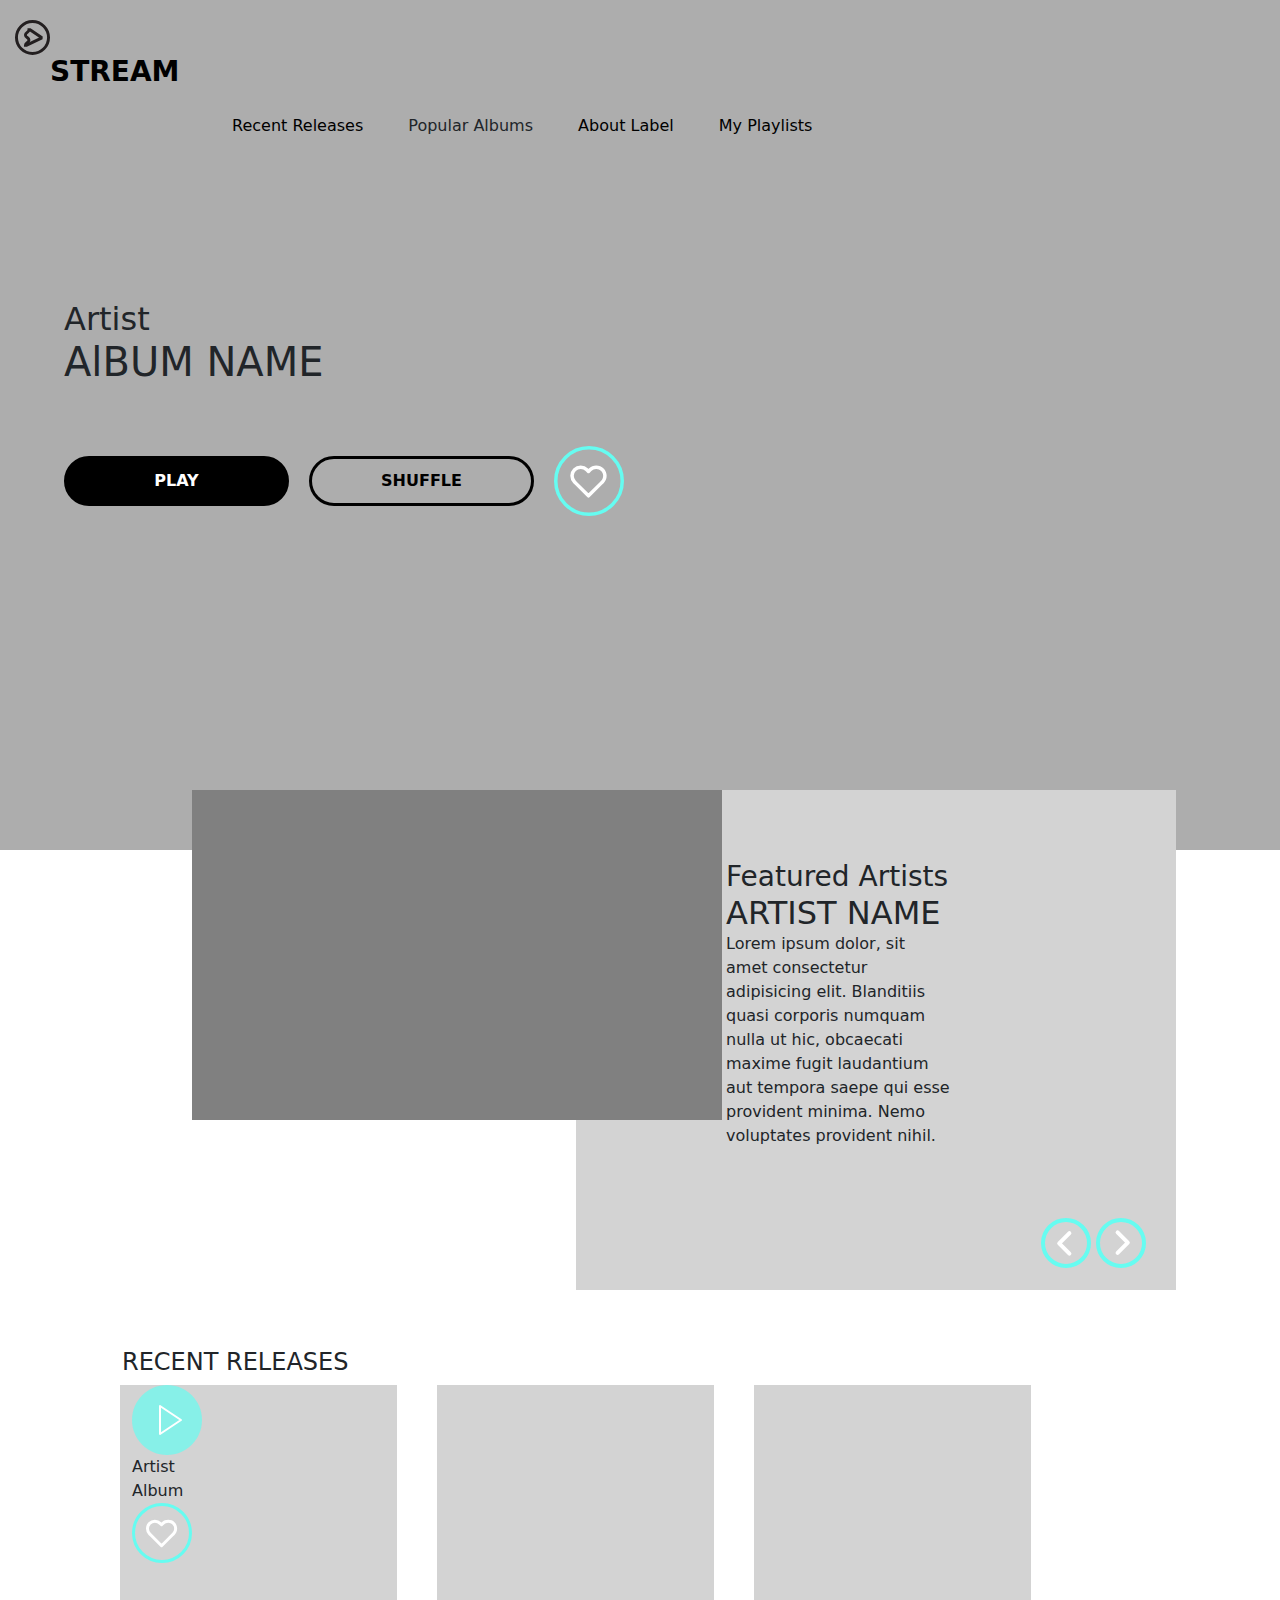
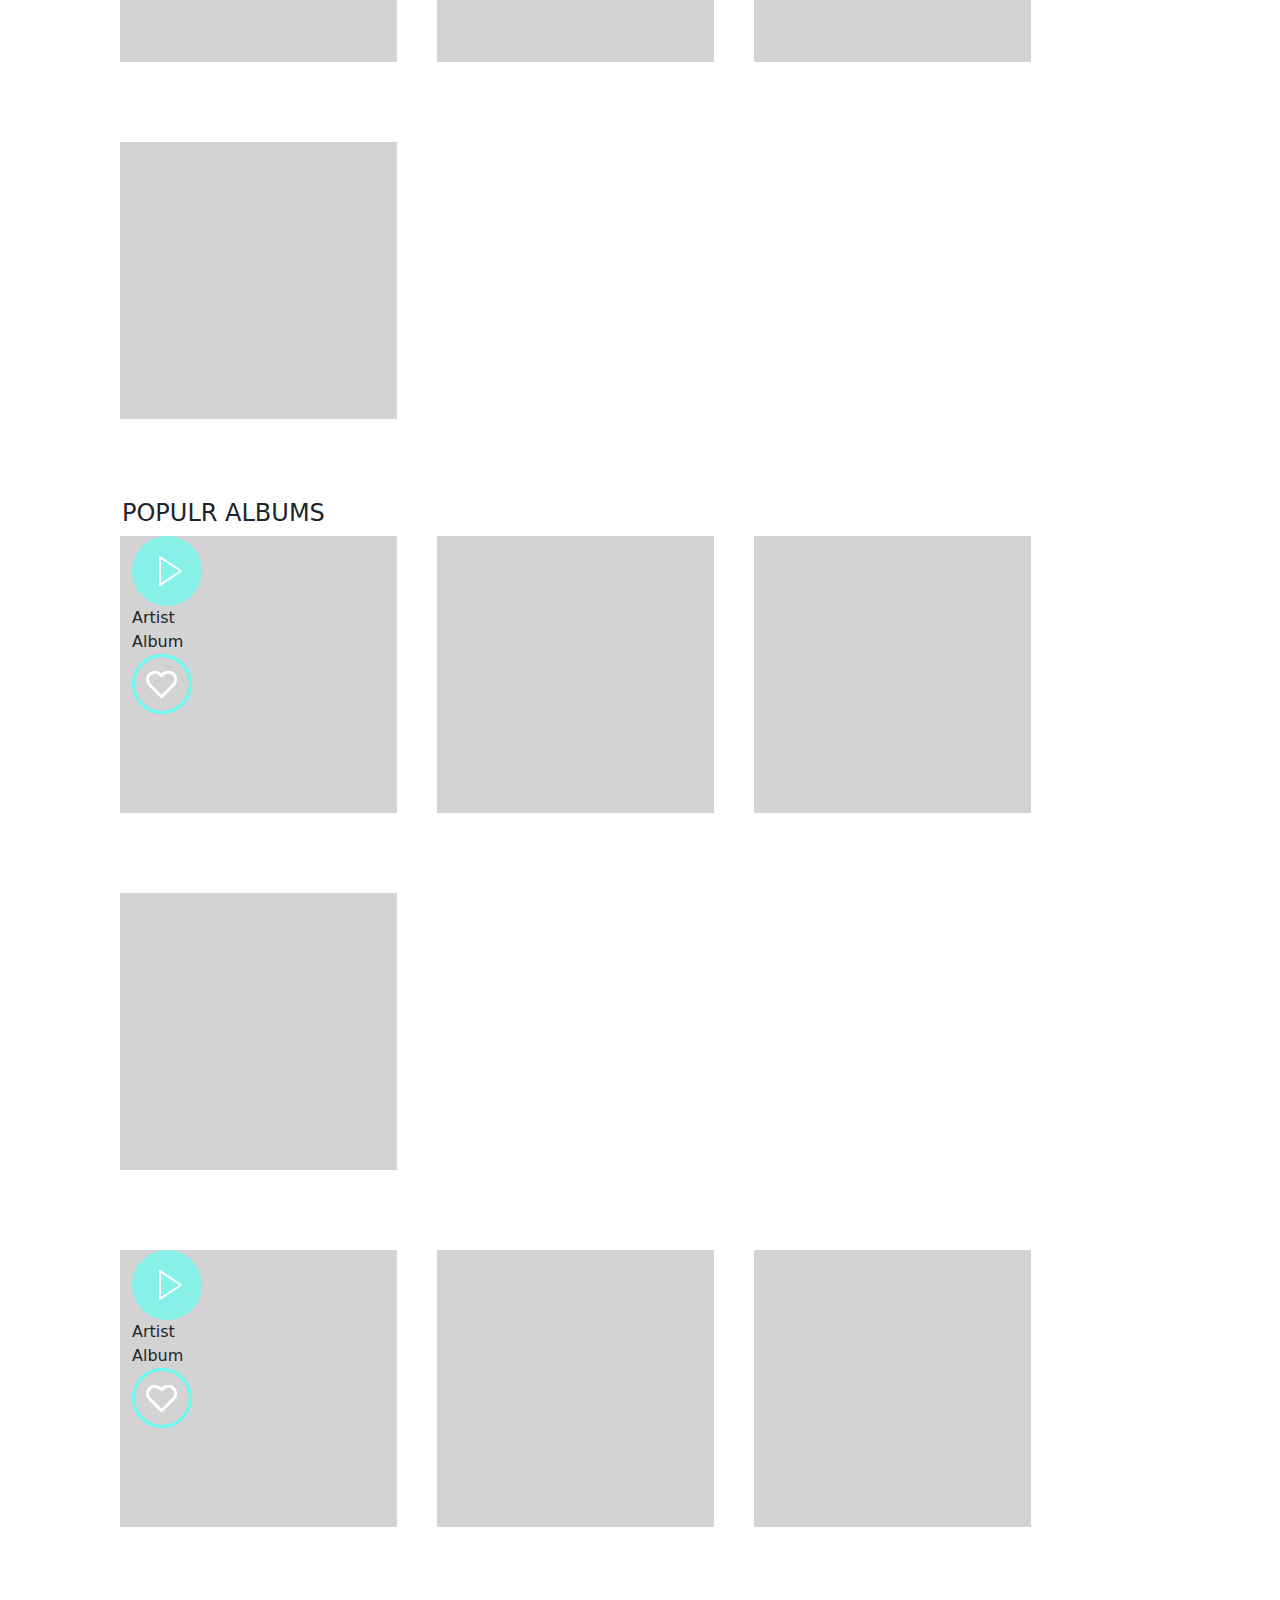
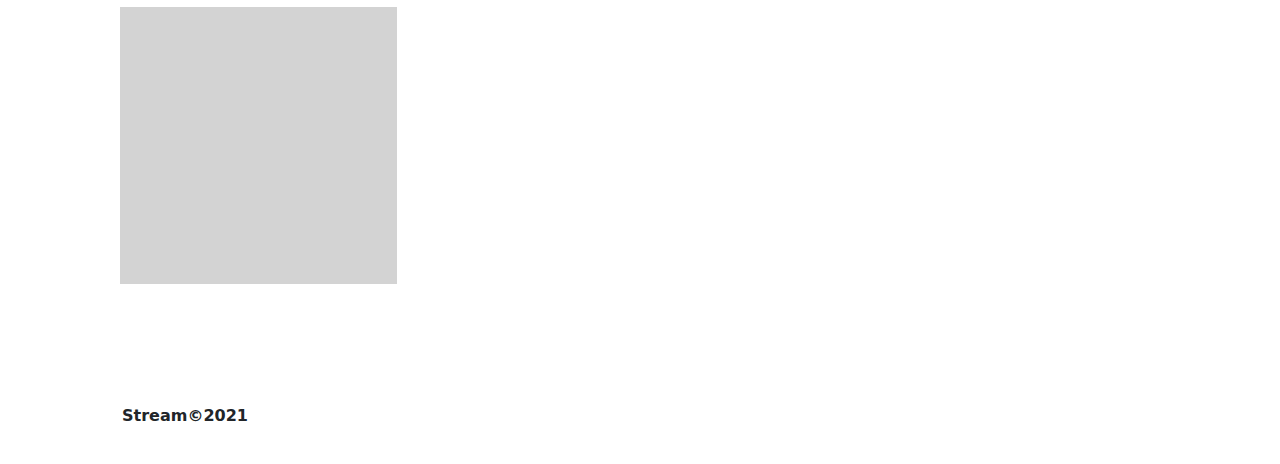
==== index.html @ fef3ef4b "logo placement and design" ====
<!DOCTYPE html>
<html lang="en">
<head>
    <meta charset="UTF-8">
    <meta http-equiv="X-UA-Compatible" content="IE=edge">
    <meta name="viewport" content="width=device-width, initial-scale=1.0">
    <title>Hompage</title>

    <!--externl files-->
    <link rel="stylesheet" href="https://cdn.jsdelivr.net/npm/bootstrap@5.2.3/dist/css/bootstrap.min.css"> 
    
    <script rel="stylesheet" src="https://cdn.jsdelivr.net/npm/bootstrap@5.2.3/dist/js/bootstrap.min.js"></script>

    <!--internal files-->
    <link rel="stylesheet" href="css/main.css">

</head>
<body>
    <header>
        <nav class="nav-sec">
            <div class="logo">
                <img id="logo-fav" src="/assets/Logo/stream_small_logo_black.svg">  
                <h3 class="steam">STREAM</h3>
            </div>
            <div class="nav-links">
                <ul>
                    <li><a href="/index.html">Recent Releases</a></li>
                    <li>Popular Albums</li>
                    <li><a class="pg-links" href="/pages/about.html">About Label</a></li>
                    <li><a class="pg-links" href="/pages/playlist.html">My Playlists</a></li>
                </ul>
            </div>
        </nav>
        <div class="hero">
            <h2>Artist</h2>
            <h1>AlBUM NAME</h1>
            <div class="play-shuf">
                <div class="play">
                    <p>PLAY</p>
                </div>
                <div class="clear-btn">
                    <p>SHUFFLE</p>
                </div>
                <img class="fav-hero" src="/assets/Icons/heart_icon_smal.svg">
            </div>
        </div>
    </header>

    <section class="homepage">
        <div class="feature">
            <h3>Featured Artists</h3>
            <h2>ARTIST NAME</h2>
            <p>Lorem ipsum dolor, sit amet consectetur adipisicing elit. Blanditiis quasi corporis numquam nulla ut hic, obcaecati maxime fugit laudantium aut tempora saepe qui esse provident minima. Nemo voluptates provident nihil.</p>
            <div class="arrow">
                <img class="fav fav-arrow" src="/assets/Icons/left_arrow_icon.svg">
                <img class="fav fav-arrow" src="/assets/Icons/right_arrow_icon.svg">
            </div>
           
        </div>

        <div class="alb-cover">
            <iframe width="100%" height="330px" src="https://www.youtube.com/embed/2TVXi_9Bvlg" title="YouTube video player" frameborder="0" allow="accelerometer; autoplay; clipboard-write; encrypted-media; gyroscope; picture-in-picture; web-share" allowfullscreen></iframe>
        </div>
        

        <div class="container-fluid">
            <div class="row covers">
                <h4>RECENT RELEASES</h4>
                <div class="col-3">
                    <div class="col-box">
                        <img class="fav-white" src="/assets/Icons/play_icon.svg">

                        <div class="overlay">
                            <p class="sub">Artist</p>
                            <p class="main">Album</p>
                            <img class="fav-play" src="/assets/Icons/heart_icon_smal.svg">
                        </div>

                    </div>
                </div>
                <div class="col-3">
                    <div class="col-box">
                    </div>
                </div>
                <div class="col-3">
                    <div class="col-box">
                    </div>
                </div>
                <div class="col-3">
                    <div class="col-box">
                    </div>
                </div>
            </div>

            <div class="row">
                <h4>POPULR ALBUMS</h4>
                <div class="col-3">

                    <div class="col-box">
                        <img class="fav-white" src="/assets/Icons/play_icon.svg">
                        <div class="overlay">
                            <p class="sub">Artist</p>
                            <p class="main">Album</p>
                            <img class="fav-play" src="/assets/Icons/heart_icon_smal.svg">
                        </div>
                    </div>

                </div>
                <div class="col-3">
                    <div class="col-box">
                    </div>
                </div>
                <div class="col-3">
                    <div class="col-box">
                    </div>
                </div>
                <div class="col-3">
                    <div class="col-box">
                    </div>
                </div>
            </div>
            <div class="row">
                <div class="col-3">

                    <div class="col-box">
                        <img class="fav-white" src="/assets/Icons/play_icon.svg">
                        <div class="overlay">
                            <p class="sub">Artist</p>
                            <p class="main">Album</p>
                            <img class="fav-play" src="/assets/Icons/heart_icon_smal.svg">
                        </div>
                    </div>
                    
                </div>
                <div class="col-3">
                    <div class="col-box">
                    </div>
                </div>
                <div class="col-3">
                    <div class="col-box">
                    </div>
                </div>
                <div class="col-3">
                    <div class="col-box">
                    </div>
                </div>
            </div>
        </div>
    </section>
    <footer>
        <p class="copyright">Stream&copy;2021</p>
    <!--   <div class="social">
            <ul >
                <li><img src="/assets/Icons/"></li>
                <li><img src="/assets/Icons/"></li>
                <li><img src="/assets/Icons/"></li>
            </ul>
        </div>
    -->
    </footer>
</body>
</html>
---- css/main.css ----
p,h1,h2,h3{
    margin: 0; 
    padding: 0;
}

/*nav*/

.nav-sec{
    width: 100%; 
    height: 200px;
}
.logo{
    display: inline-block;
}

#logo-fav{
    float: left;
    width: 50px;
    padding-left: 15px;
    padding-top: 20px;
    margin-right: 10px;
}

.steam{
    color: black;
    font-weight: bold;
    padding-left: 50px;
}

h3.steam{
    padding-top: 20px;
}

.nav-links{
    margin-left: 200px;
}

li{  
    padding-top: 25px;
    padding-right: 40px;
    display: inline-block;
}

a{
    text-decoration: none;
    color:black;
}

a:hover{
    text-decoration-line: underline;
    color: black;
}

/*header*/

header{
    width: 100%; 
    height: 850px;
    background-color: rgb(173, 173, 173);
}

.hero{
    width: 50%;
    margin-left: 5%;
    margin-top: 100px;
}


.play-shuf{
    display: inline;
    margin-top: 70px; 
}

.play{
    background-color: black;
    color: white;
    font-weight: bolder;
    border: 3px solid black;
    border-radius: 25px;
    width: 225px;
    text-align: center;
    padding: 10px;
    float: left;
    margin-right: 20px;
    margin-top: 70px; 
}

.clear-btn{
    color: black;
    font-weight: bolder;
    border: 3px solid black;
    border-radius: 25px;
    width: 225px;
    text-align: center;
    padding: 10px;
    float: left;
    margin-top: 70px;     
    margin-right: 20px;
}

.fav-hero{
    width: 70px;
    width: 70px;
    margin-top: 60px;
}

/*body*/


.alb-cover{
    background-color: grey;
    width: 530px; 
    height: 330px;
    margin-left: 15%;
    margin-top: -500px;
}

.feature{ 
    background-color: lightgrey;
    width: 600px;
    height: 500px;
    padding-top: 70px;
    padding-left: 150px;
    margin-top: -60px;
    margin-left: 45%;
    margin-right: 5%;
}

.feature p{
    width: 50%;
}

.arrow{
    float: right;
    margin-right: 30px;
    margin-top: 70px;
}

.container-fluid{
    padding-left: 122px;
    padding-right: 122px;
}
.col-3{
    height: 277px;
    width: 277px;
    margin-right: 30px;
    margin-bottom: 80px;
    margin-left: 10px;
    background-color: lightgrey;
}

.covers{
    margin-top: 228px;
}

/*
.overlay{
    width: 277px;
    height: 277px;
    background-color: rgba(0, 0, 0, 0.5);
    padding-top:80px; 
    opacity: 0;
}

.overlay:hover{
    opacity: 1;
    cursor: pointer;
}
*/

.fav-play{
    width: 60px;
    height: 60px;
    margin: 0 auto;
}

/*footer*/
footer{
    width: 100%;
    height: 100px;
}

footer p{
    padding-left: 122px;
    padding-top: 40px;
    font-weight: bold;
    text-transform: capitalize;
}

/*form*/ 
form{
    background-color: rgb(148, 148, 148);
    height: 600px;
    padding-left: 5%;
    padding-right: 5%;
}

legend{
    padding-top: 10px;
    padding-left: 30px;
}

button{
    width: 225px;
    height: 50px;
    float: right;
    margin-bottom: 200px;
    background-color: black;
    color: white;
    margin-top: 10px;
    margin-left: 30px; 
    margin-right: 30px;
    padding-left: 10px;
    padding-right: 10px;
    border-radius: 40px;
    border: none; 

    font-size: larger;
    font-weight: bold;
    text-transform: uppercase;
}

button:hover{
    width: 225px;
    height: 50px;
    float: right;
    margin-bottom: 200px;
    background-color: rgb(102, 1, 1);
    color: rgb(255, 255, 255);
    margin-top: 10px;
    margin-left: 30px; 
    margin-right: 30px;
    padding-left: 10px;
    padding-right: 10px;
    border-radius: 40px;
    border: none; 

    font-size: larger;
    font-weight: bold;
    text-transform: uppercase;
}

.inpt-type{
    width: 80%; 
    height: 50px;
    margin-top: 10px;
    margin-left: 30px; 
    margin-right: 30px;
    margin-bottom: 25px;
    padding-left: 15px;
    border-radius: 40px;
    border: none; 
    background-color: rgb(47, 47, 47);
    color: white;
}

textarea{ 
    width: 80%; 
    height: 150px;
    margin-top: 10px;
    margin-left: 30px; 
    margin-right: 30px;
    padding-left: 15px;
    border-radius: 40px;
    border: none; 
    background-color: rgb(47, 47, 47);
    color: white;
}

/*about copy*/ 
.col-6 p{
    margin-top: 0;
    margin-top: 30px;
    margin-bottom: 60px;
}

.col-6 h2{
    font-weight: bold;
}

.copy{
    margin-left: 10%;
    padding: 10px;
}


.contact-info{
    display: inline-block;
    margin-top: 10px;
}



.fav-mail{
    float:left;
    margin-right: 10px;
}

.fav-mail p{
    display: inline-block;
    margin-left: 15px;
}

.fav-phone{
    float: left;
    margin-left: 30px;
}

.fav-phone p{
    display: inline-block;
    margin-left: 15px;
}

.map-cont{
    background-color: rgb(106, 106, 106);
    height: 200px;
    width: 520px;
    margin-top: 120px;
}

/*playlist page*/
.label{
    font-weight: bold;
}

.caard{
    background-color: rgb(148, 148, 148);
    height: 670px;
    padding-left: 5%;
    padding-right: 5%;
    text-align: center;
    padding-top: 35%;
    color: white;
    margin-top: 20px;
}

.playPage{
    margin-top: 40px;
}

.playlist-list{
    margin-inline-end: 20px;
}

.player-line {
    width: 100%; 
    height: 50px;
    margin-top: 100px;
}

.line{
    width: 100%;
    height: 5px;
    background-color: black;
}

.fill-line {
    width: 50%;
    height: 5px;
    background-color: #2b2b2b;
}

.marker {
    width: 30px;
    height: 30px;
    background-color: #2b2b2b;
    border-radius: 40px;
    margin: 0 auto;
    margin-top: -18px;
}


.col-4{
    font-display: center;
    
}

.img-sml-sqr{
    float: left;
    background-color: #2b2b2b;
    width: 70px; 
    height: 70px;
    margin-right: 30px;
    
}
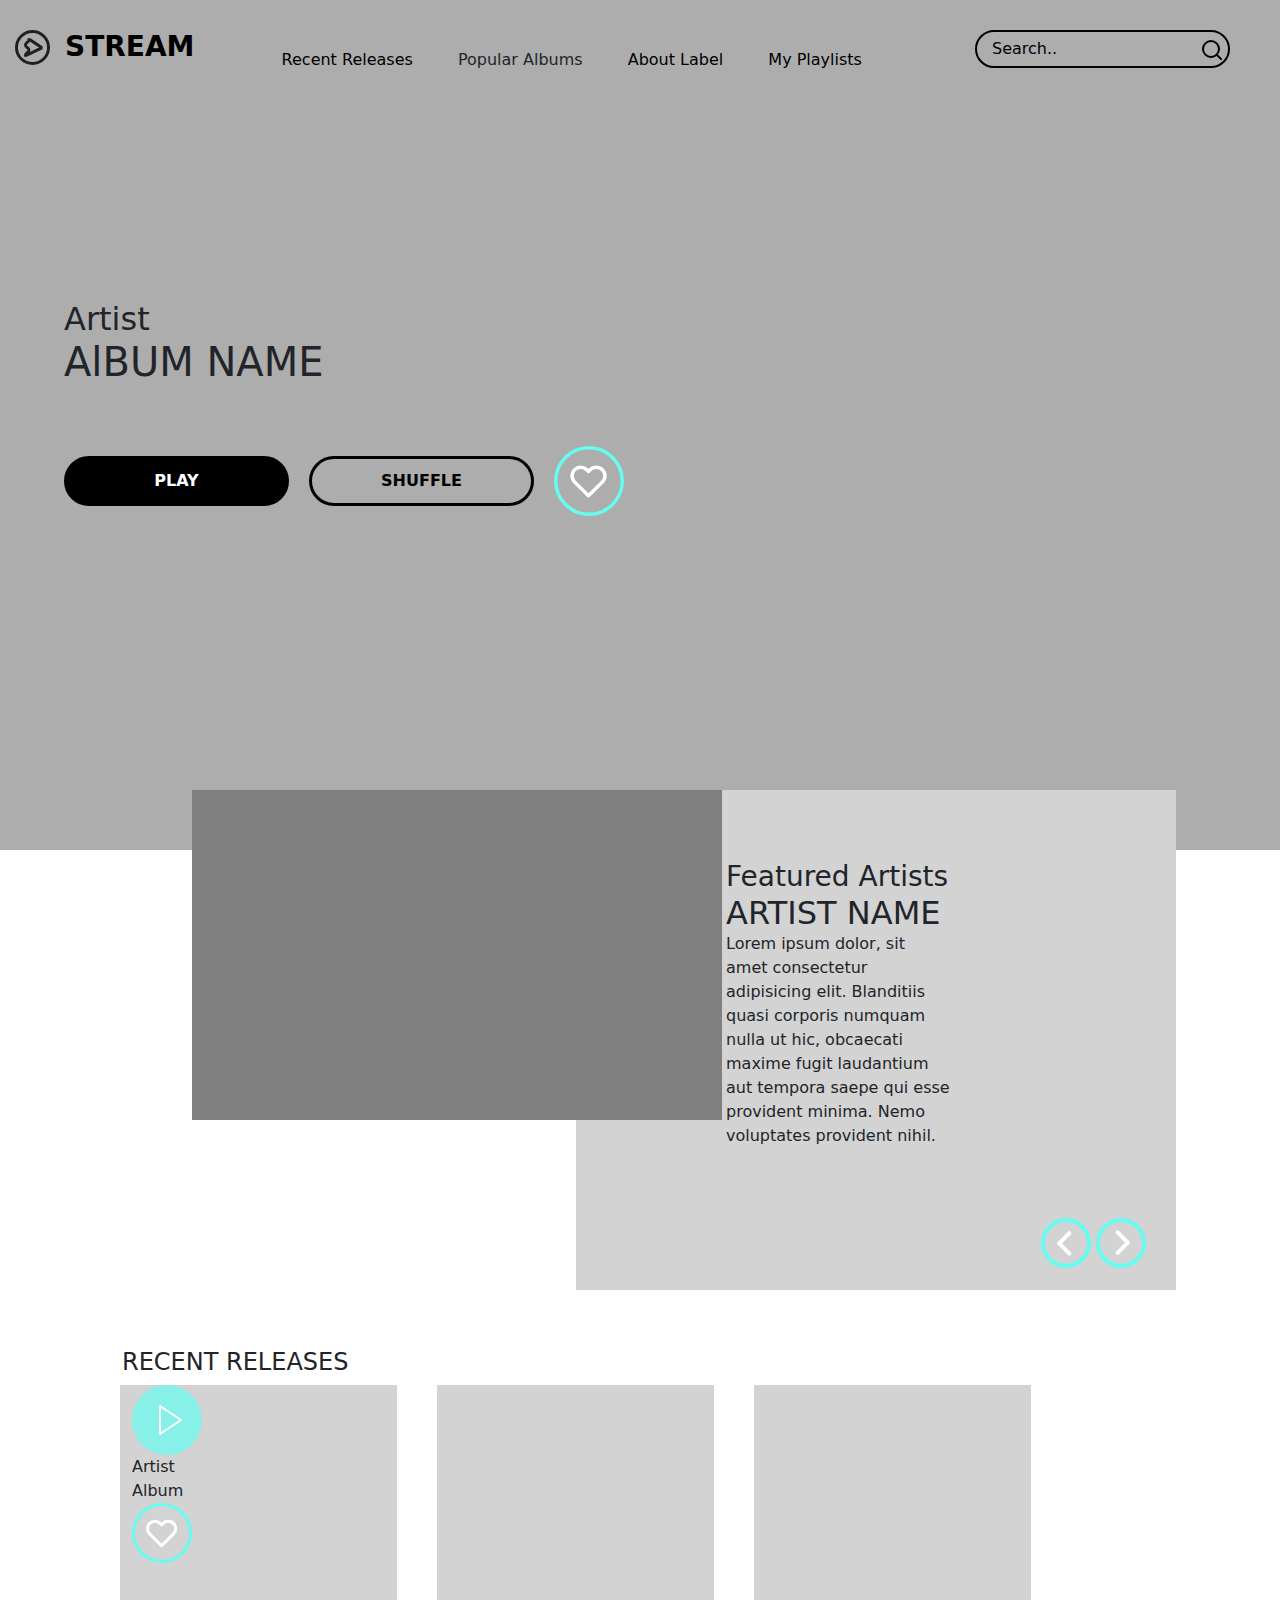
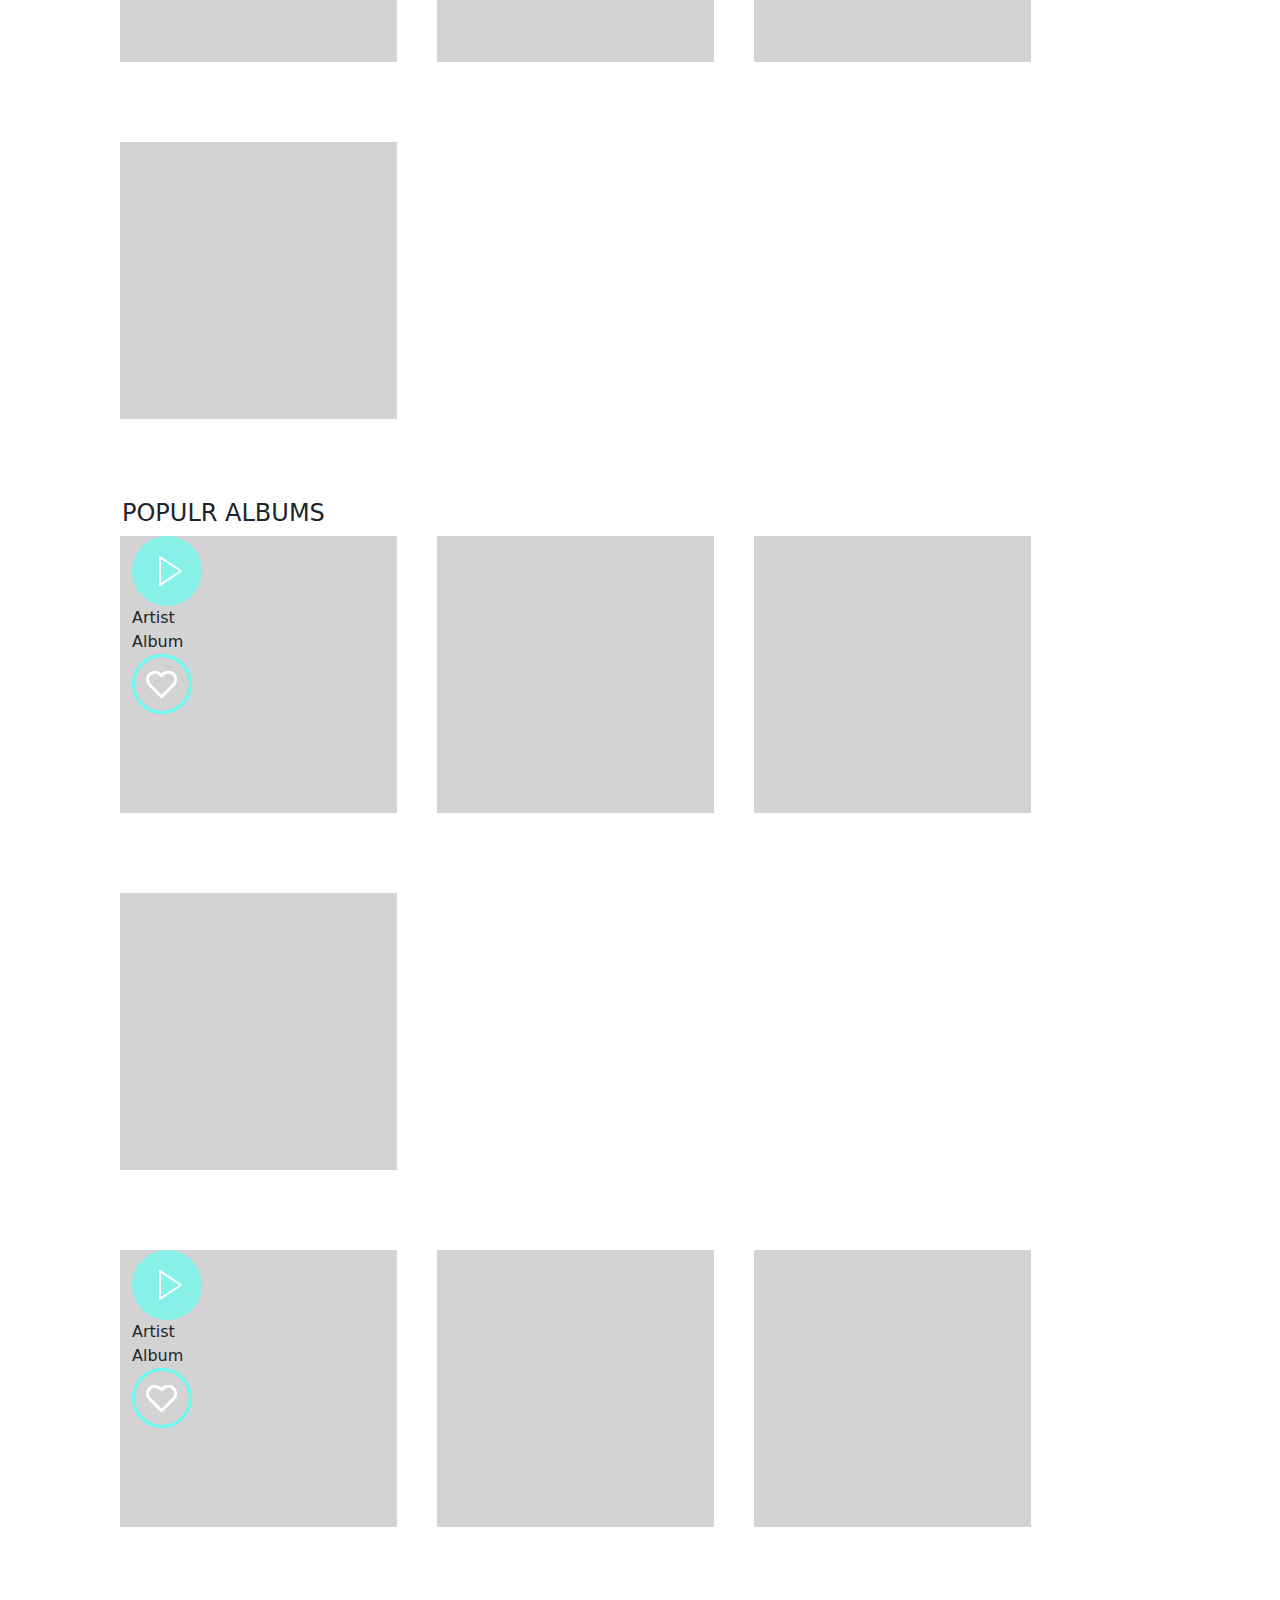
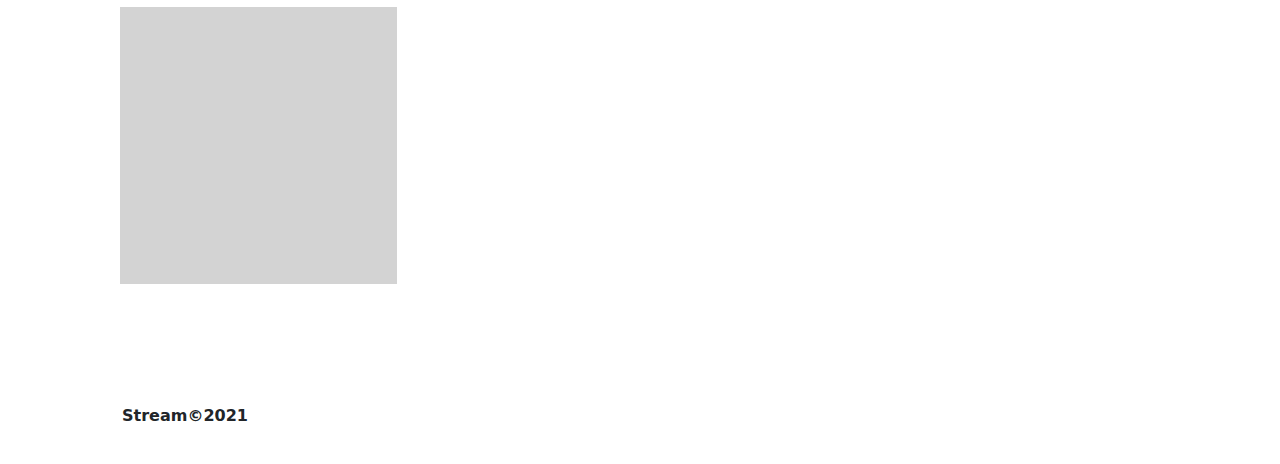
==== commit 85c35b12: "nav edited" ====
--- a/index.html
+++ b/index.html
@@ -29,6 +29,11 @@
                     <li><a class="pg-links" href="/pages/about.html">About Label</a></li>
                     <li><a class="pg-links" href="/pages/playlist.html">My Playlists</a></li>
                 </ul>
+            </div>
+            <div class="search">
+                <p class="placeH">Search..</p>
+                <img class="searchIcon" src="/assets/Icons/other/search_icon.svg">
+
             </div>
         </nav>
         <div class="hero">
--- a/css/main.css
+++ b/css/main.css
@@ -9,6 +9,7 @@
     width: 100%; 
     height: 200px;
 }
+
 .logo{
     display: inline-block;
 }
@@ -17,26 +18,28 @@
     float: left;
     width: 50px;
     padding-left: 15px;
-    padding-top: 20px;
+    padding-top: 30px;
     margin-right: 10px;
 }
 
 .steam{
     color: black;
     font-weight: bold;
-    padding-left: 50px;
+    padding-left: 5px;
+    float: left;
 }
 
 h3.steam{
-    padding-top: 20px;
+    padding-top: 30px;
 }
 
 .nav-links{
-    margin-left: 200px;
+    margin-left: 50px;
+    display: inline-block;
 }
 
 li{  
-    padding-top: 25px;
+    padding-top: 10px;
     padding-right: 40px;
     display: inline-block;
 }
@@ -50,6 +53,30 @@
     text-decoration-line: underline;
     color: black;
 }
+
+.search{
+    float: right;
+    width: 255px;
+    margin-right: 50px;
+    margin-top: 30px;
+    padding-top: 50px;
+    color: black;
+    border: 2px solid black;
+    border-radius: 25px;
+    padding: 5px;
+}
+
+.placeH{
+    display: inline-block;
+    padding-left: 10px;
+    margin-right: 140px;
+}
+
+.searchIcon{
+    display: inline-block;
+}
+
+
 
 /*header*/
 
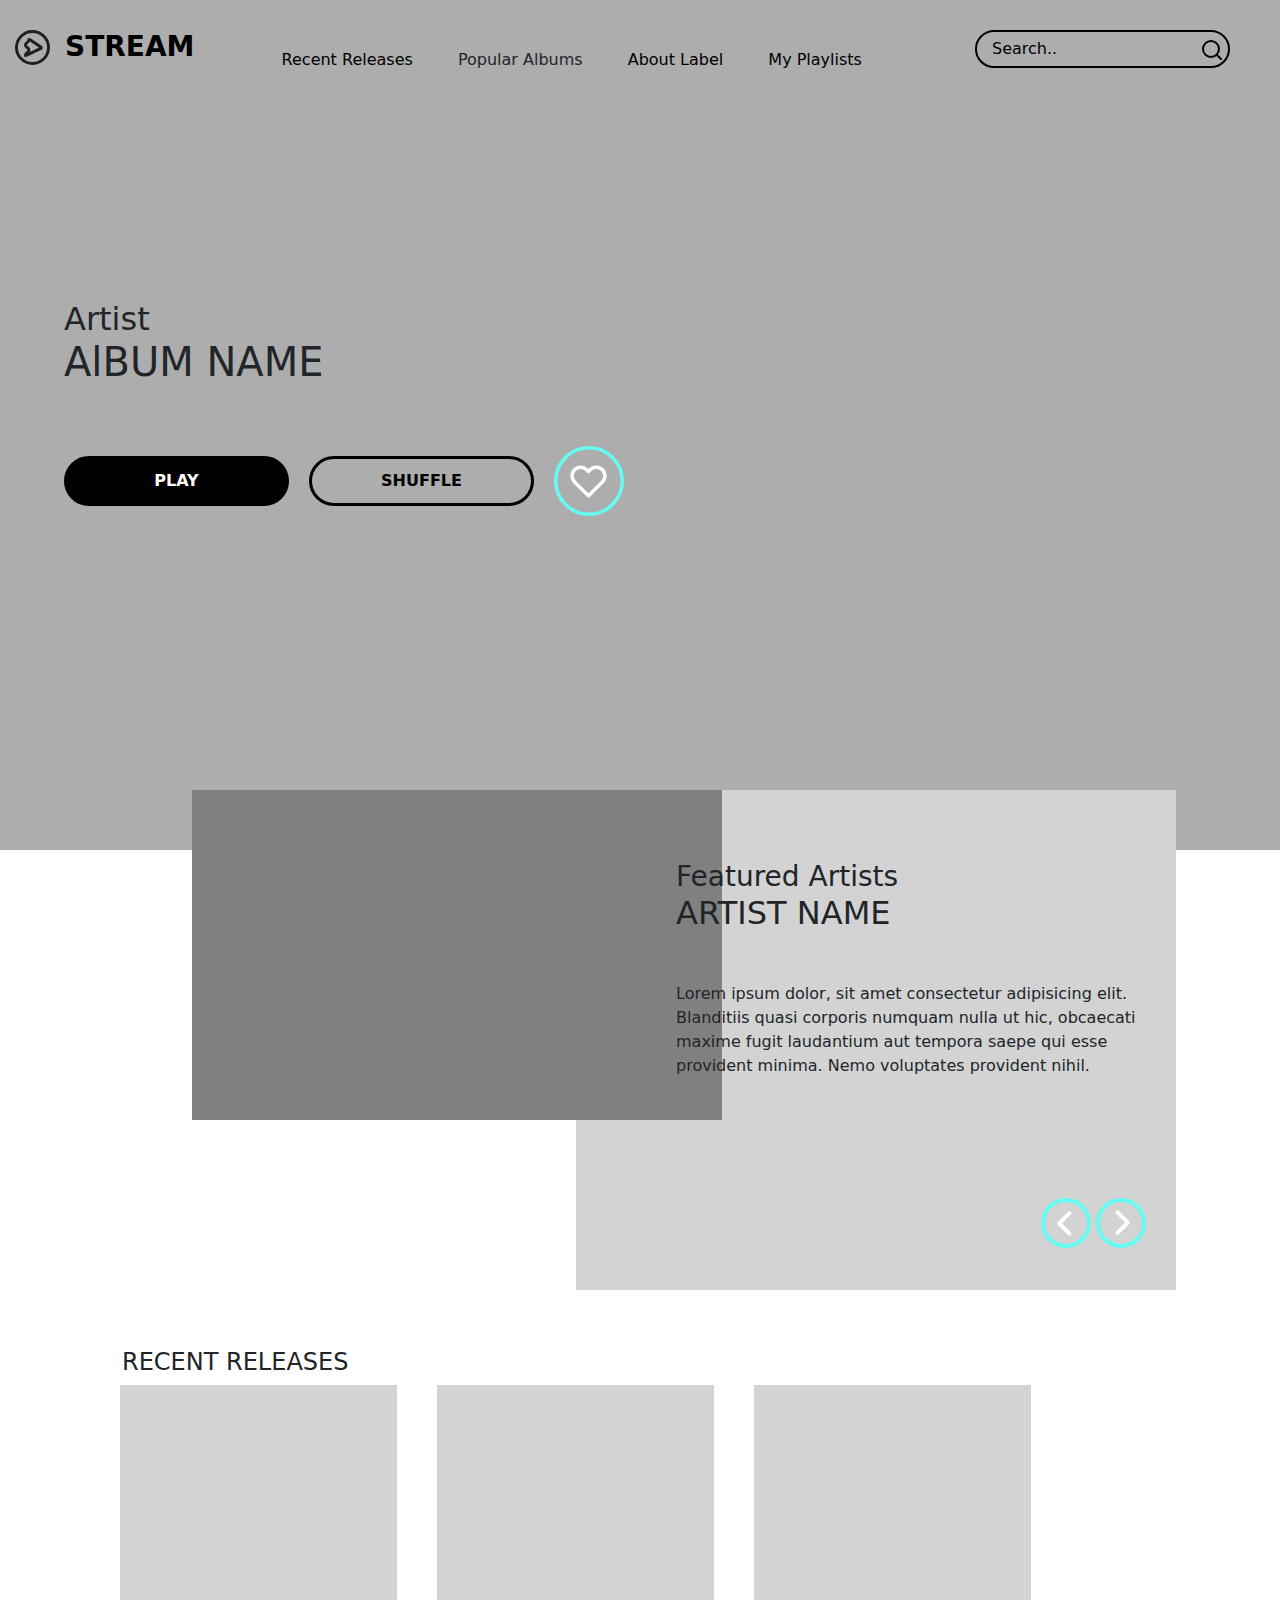
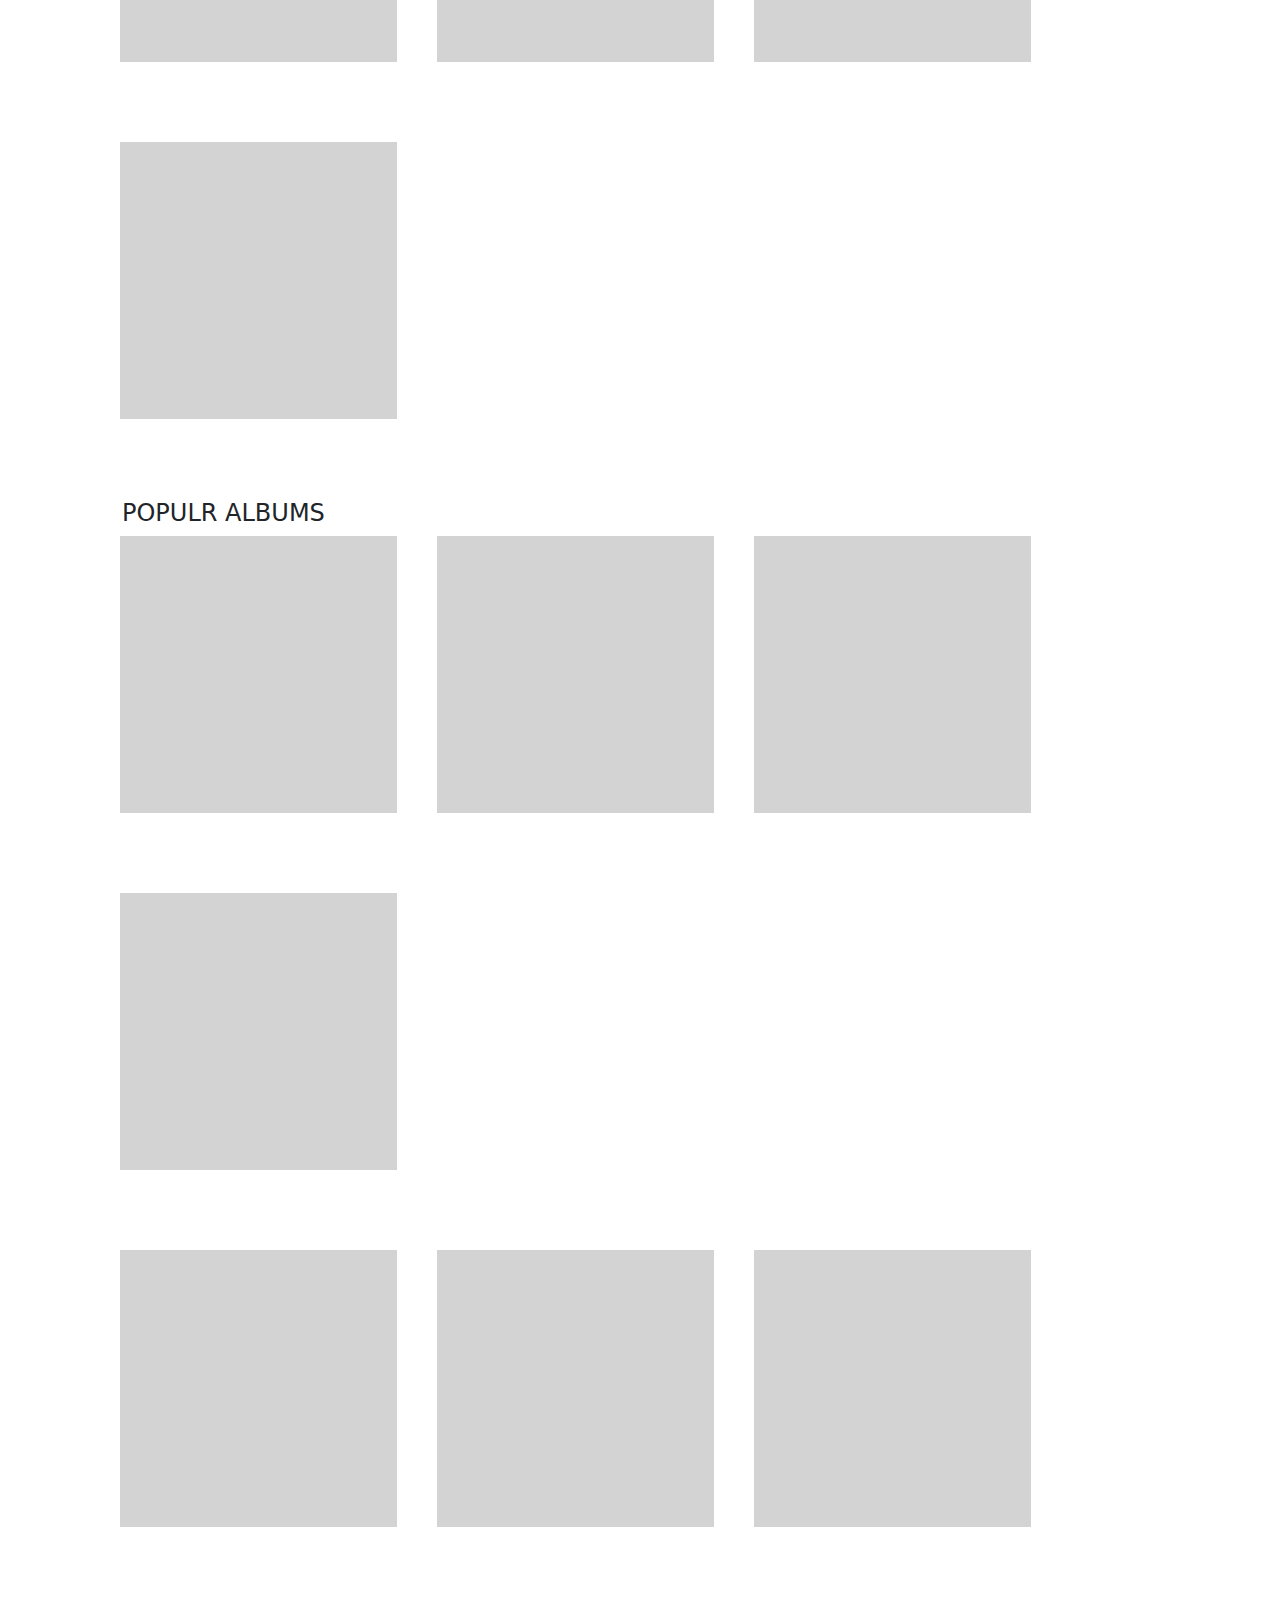
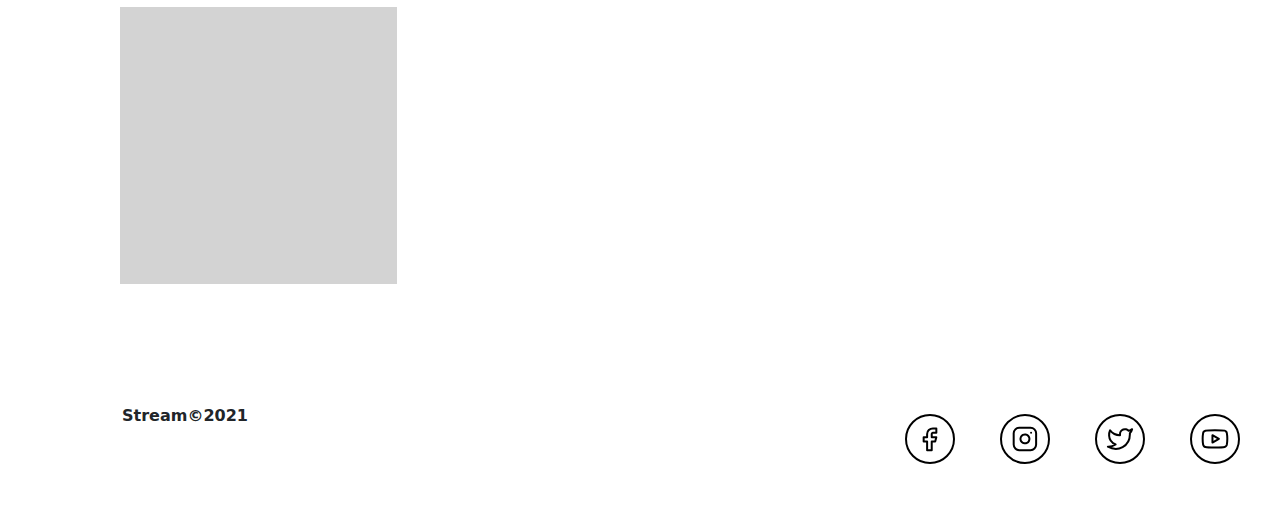
==== commit f272c157: "Overlay + styling" ====
--- a/index.html
+++ b/index.html
@@ -73,26 +73,58 @@
                 <h4>RECENT RELEASES</h4>
                 <div class="col-3">
                     <div class="col-box">
-                        <img class="fav-white" src="/assets/Icons/play_icon.svg">
-
-                        <div class="overlay">
-                            <p class="sub">Artist</p>
-                            <p class="main">Album</p>
-                            <img class="fav-play" src="/assets/Icons/heart_icon_smal.svg">
-                        </div>
-
-                    </div>
-                </div>
-                <div class="col-3">
-                    <div class="col-box">
-                    </div>
-                </div>
-                <div class="col-3">
-                    <div class="col-box">
-                    </div>
-                </div>
-                <div class="col-3">
-                    <div class="col-box">
+                        <div class="overlay">
+                            <div class="overlay-info"> 
+                                <img class="fav-white" src="/assets/Icons/play_icon.svg">
+                                <div class="overlay-meta">
+                                    <p class="sub">Artist</p>
+                                    <p class="main">ALBUM</p>
+                                </div>
+                                <img class="fav-like" src="/assets/Icons/heart_icon_smal.svg">
+                            </div>
+                        </div>
+                    </div>
+                </div>
+                <div class="col-3">
+                    <div class="col-box">
+                        <div class="overlay">
+                            <div class="overlay-info"> 
+                                <img class="fav-white" src="/assets/Icons/play_icon.svg">
+                                <div class="overlay-meta">
+                                    <p class="sub">Artist</p>
+                                    <p class="main">ALBUM</p>
+                                </div>
+                                <img class="fav-like" src="/assets/Icons/heart_icon_smal.svg">
+                            </div>
+                        </div>
+                    </div>
+                </div>
+                <div class="col-3">
+                    <div class="col-box">
+                        <div class="overlay">
+                            <div class="overlay-info"> 
+                                <img class="fav-white" src="/assets/Icons/play_icon.svg">
+                                <div class="overlay-meta">
+                                    <p class="sub">Artist</p>
+                                    <p class="main">ALBUM</p>
+                                </div>
+                                <img class="fav-like" src="/assets/Icons/heart_icon_smal.svg">
+                            </div>
+                        </div>
+                    </div>
+                </div>
+                <div class="col-3">
+                    <div class="col-box">
+                        <div class="overlay">
+                            <div class="overlay-info"> 
+                                <img class="fav-white" src="/assets/Icons/play_icon.svg">
+                                <div class="overlay-meta">
+                                    <p class="sub">Artist</p>
+                                    <p class="main">ALBUM</p>
+                                </div>
+                                <img class="fav-like" src="/assets/Icons/heart_icon_smal.svg">
+                            </div>
+                        </div>
                     </div>
                 </div>
             </div>
@@ -100,68 +132,132 @@
             <div class="row">
                 <h4>POPULR ALBUMS</h4>
                 <div class="col-3">
-
-                    <div class="col-box">
-                        <img class="fav-white" src="/assets/Icons/play_icon.svg">
-                        <div class="overlay">
-                            <p class="sub">Artist</p>
-                            <p class="main">Album</p>
-                            <img class="fav-play" src="/assets/Icons/heart_icon_smal.svg">
-                        </div>
-                    </div>
-
-                </div>
-                <div class="col-3">
-                    <div class="col-box">
-                    </div>
-                </div>
-                <div class="col-3">
-                    <div class="col-box">
-                    </div>
-                </div>
-                <div class="col-3">
-                    <div class="col-box">
-                    </div>
-                </div>
-            </div>
+                    <div class="col-box">
+                        <div class="overlay">
+                            <div class="overlay-info"> 
+                                <img class="fav-white" src="/assets/Icons/play_icon.svg">
+                                <div class="overlay-meta">
+                                    <p class="sub">Artist</p>
+                                    <p class="main">ALBUM</p>
+                                </div>
+                                <img class="fav-like" src="/assets/Icons/heart_icon_smal.svg">
+                            </div>
+                        </div>
+                    </div>
+                </div>
+                <div class="col-3">
+                    <div class="col-box">
+                        <div class="overlay">
+                            <div class="overlay-info"> 
+                                <img class="fav-white" src="/assets/Icons/play_icon.svg">
+                                <div class="overlay-meta">
+                                    <p class="sub">Artist</p>
+                                    <p class="main">ALBUM</p>
+                                </div>
+                                <img class="fav-like" src="/assets/Icons/heart_icon_smal.svg">
+                            </div>
+                        </div>
+                    </div>
+                </div>
+                <div class="col-3">
+                    <div class="col-box">
+                        <div class="overlay">
+                            <div class="overlay-info"> 
+                                <img class="fav-white" src="/assets/Icons/play_icon.svg">
+                                <div class="overlay-meta">
+                                    <p class="sub">Artist</p>
+                                    <p class="main">ALBUM</p>
+                                </div>
+                                <img class="fav-like" src="/assets/Icons/heart_icon_smal.svg">
+                            </div>
+                        </div>
+                    </div>
+                </div>
+                <div class="col-3">
+                    <div class="col-box">
+                        <div class="overlay">
+                            <div class="overlay-info"> 
+                                <img class="fav-white" src="/assets/Icons/play_icon.svg">
+                                <div class="overlay-meta">
+                                    <p class="sub">Artist</p>
+                                    <p class="main">ALBUM</p>
+                                </div>
+                                <img class="fav-like" src="/assets/Icons/heart_icon_smal.svg">
+                            </div>
+                        </div>
+                    </div>
+                </div>
+            </div>
+
             <div class="row">
                 <div class="col-3">
-
-                    <div class="col-box">
-                        <img class="fav-white" src="/assets/Icons/play_icon.svg">
-                        <div class="overlay">
-                            <p class="sub">Artist</p>
-                            <p class="main">Album</p>
-                            <img class="fav-play" src="/assets/Icons/heart_icon_smal.svg">
-                        </div>
-                    </div>
-                    
-                </div>
-                <div class="col-3">
-                    <div class="col-box">
-                    </div>
-                </div>
-                <div class="col-3">
-                    <div class="col-box">
-                    </div>
-                </div>
-                <div class="col-3">
-                    <div class="col-box">
-                    </div>
-                </div>
-            </div>
+                    <div class="col-box">
+                        <div class="overlay">
+                            <div class="overlay-info"> 
+                                <img class="fav-white" src="/assets/Icons/play_icon.svg">
+                                <div class="overlay-meta">
+                                    <p class="sub">Artist</p>
+                                    <p class="main">ALBUM</p>
+                                </div>
+                                <img class="fav-like" src="/assets/Icons/heart_icon_smal.svg">
+                            </div>
+                        </div>
+                    </div>
+                </div>
+                <div class="col-3">
+                    <div class="col-box">
+                        <div class="overlay">
+                            <div class="overlay-info"> 
+                                <img class="fav-white" src="/assets/Icons/play_icon.svg">
+                                <div class="overlay-meta">
+                                    <p class="sub">Artist</p>
+                                    <p class="main">ALBUM</p>
+                                </div>
+                                <img class="fav-like" src="/assets/Icons/heart_icon_smal.svg">
+                            </div>
+                        </div>
+                    </div>
+                </div>
+                <div class="col-3">
+                    <div class="col-box">
+                        <div class="overlay">
+                            <div class="overlay-info"> 
+                                <img class="fav-white" src="/assets/Icons/play_icon.svg">
+                                <div class="overlay-meta">
+                                    <p class="sub">Artist</p>
+                                    <p class="main">ALBUM</p>
+                                </div>
+                                <img class="fav-like" src="/assets/Icons/heart_icon_smal.svg">
+                            </div>
+                        </div>
+                    </div>
+                </div>
+                <div class="col-3">
+                    <div class="col-box">
+                        <div class="overlay">
+                            <div class="overlay-info"> 
+                                <img class="fav-white" src="/assets/Icons/play_icon.svg">
+                                <div class="overlay-meta">
+                                    <p class="sub">Artist</p>
+                                    <p class="main">ALBUM</p>
+                                </div>
+                                <img class="fav-like" src="/assets/Icons/heart_icon_smal.svg">
+                            </div>
+                        </div>
+                    </div>
+                </div>
         </div>
     </section>
     <footer>
         <p class="copyright">Stream&copy;2021</p>
-    <!--   <div class="social">
+          <div class="social">
             <ul >
-                <li><img src="/assets/Icons/"></li>
-                <li><img src="/assets/Icons/"></li>
-                <li><img src="/assets/Icons/"></li>
+                <li><img src="/assets/social/facebook_icon.svg"></li>
+                <li><img src="/assets/social/instagram_icon.svg"></li>
+                <li><img src="/assets/social/twitter_icon.svg"></li>
+                <li><img src="/assets/social/youtube_icon.svg"></li>
             </ul>
         </div>
-    -->
     </footer>
 </body>
 </html>--- a/css/main.css
+++ b/css/main.css
@@ -147,14 +147,15 @@
     width: 600px;
     height: 500px;
     padding-top: 70px;
-    padding-left: 150px;
+    padding-left: 100px;
     margin-top: -60px;
     margin-left: 45%;
     margin-right: 5%;
 }
 
 .feature p{
-    width: 50%;
+    padding-top: 50px;
+    padding-bottom: 50px;
 }
 
 .arrow{
@@ -194,17 +195,40 @@
     cursor: pointer;
 }
 */
-
-.fav-play{
+.overlay{
+    opacity: 0;
+}
+
+.overlay:hover{
+    opacity: 1;
+    cursor: pointer; 
+}
+
+.fav-white{
+    display: block;
     width: 60px;
     height: 60px;
     margin: 0 auto;
-}
+    margin-top: 80px;
+}
+
+.overlay-meta{
+    display: inline-block;
+    margin-left: 10px;
+    margin-top: 70px;
+}
+
+.fav-like{
+    float: right;
+    margin-right: 10px;
+    margin-top: 70px;
+}
+
 
 /*footer*/
 footer{
     width: 100%;
-    height: 100px;
+    height: 150px;
 }
 
 footer p{
@@ -212,6 +236,19 @@
     padding-top: 40px;
     font-weight: bold;
     text-transform: capitalize;
+    float: left;
+}
+
+.social ul{
+    float: right;
+    margin-top: 40px;
+}
+.social li{
+    display: inline-block;
+}
+
+.social img{
+    width: 50px;
 }
 
 /*form*/ 
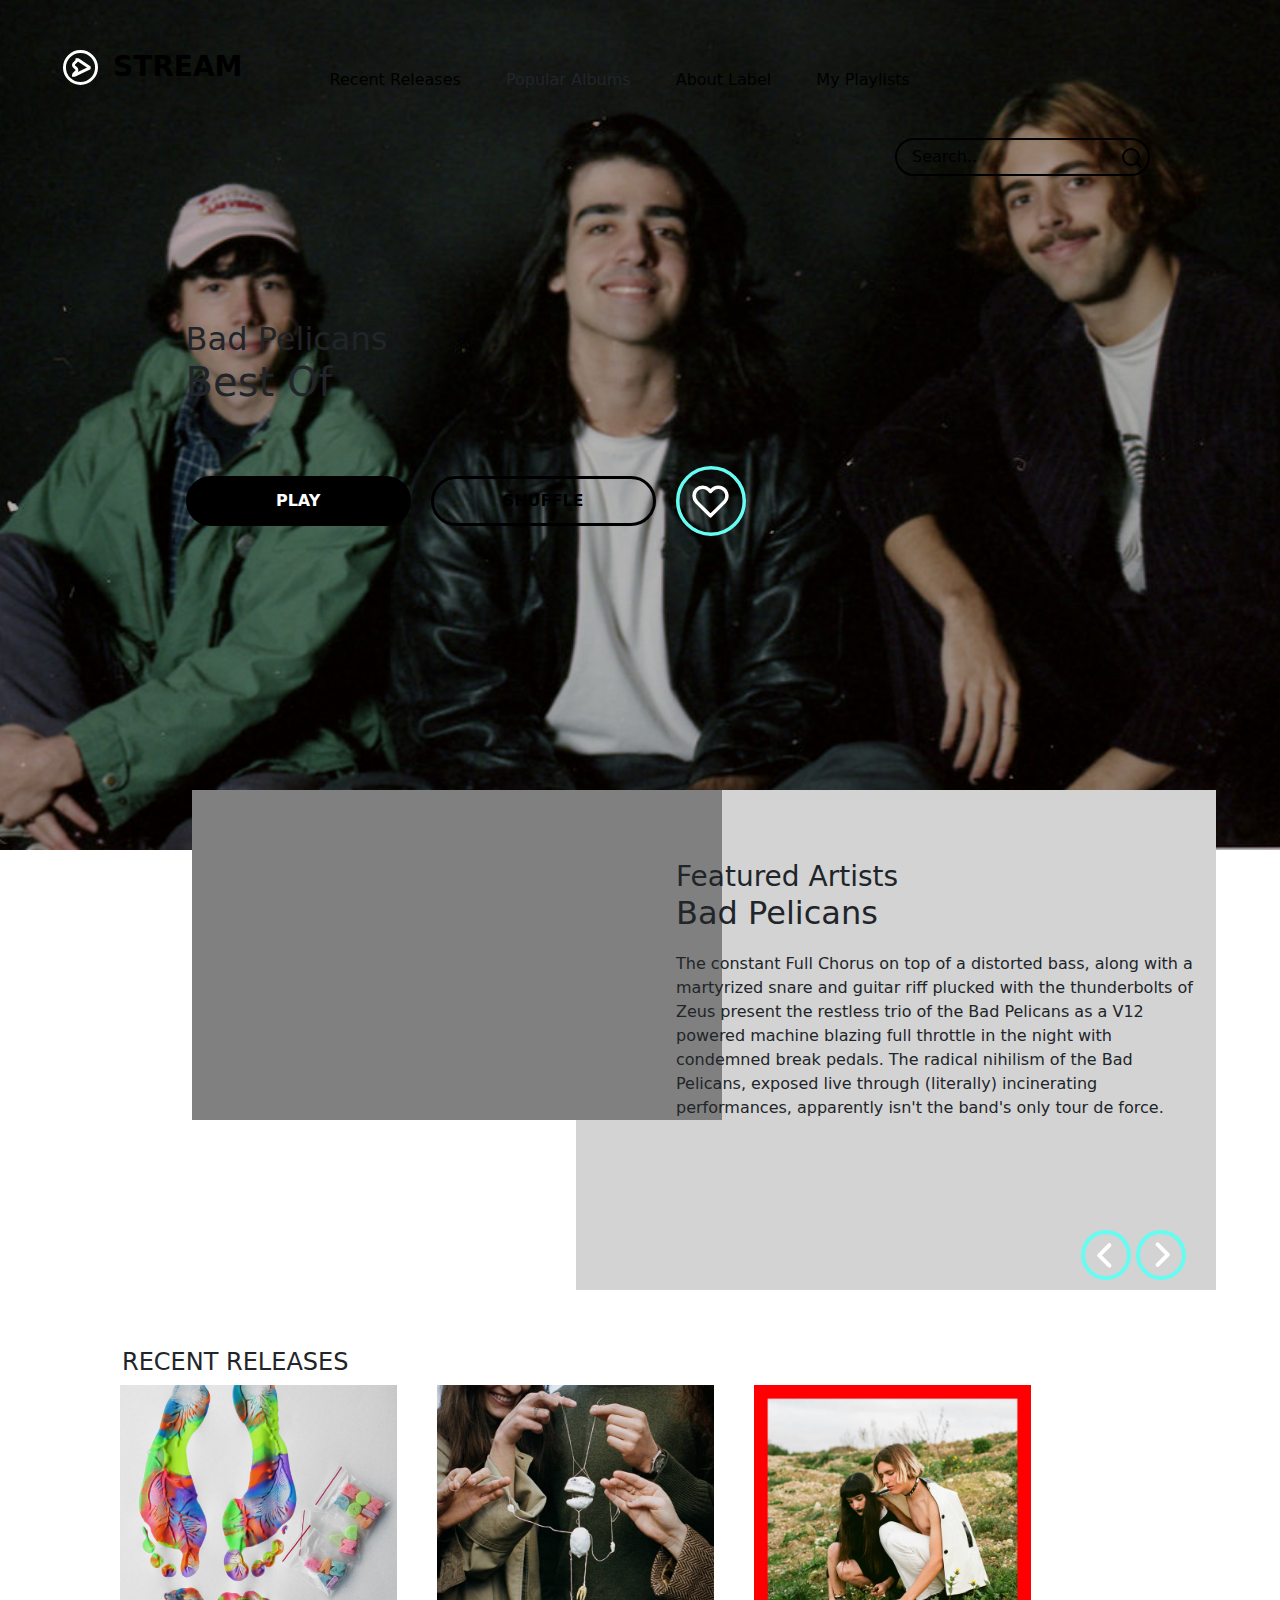
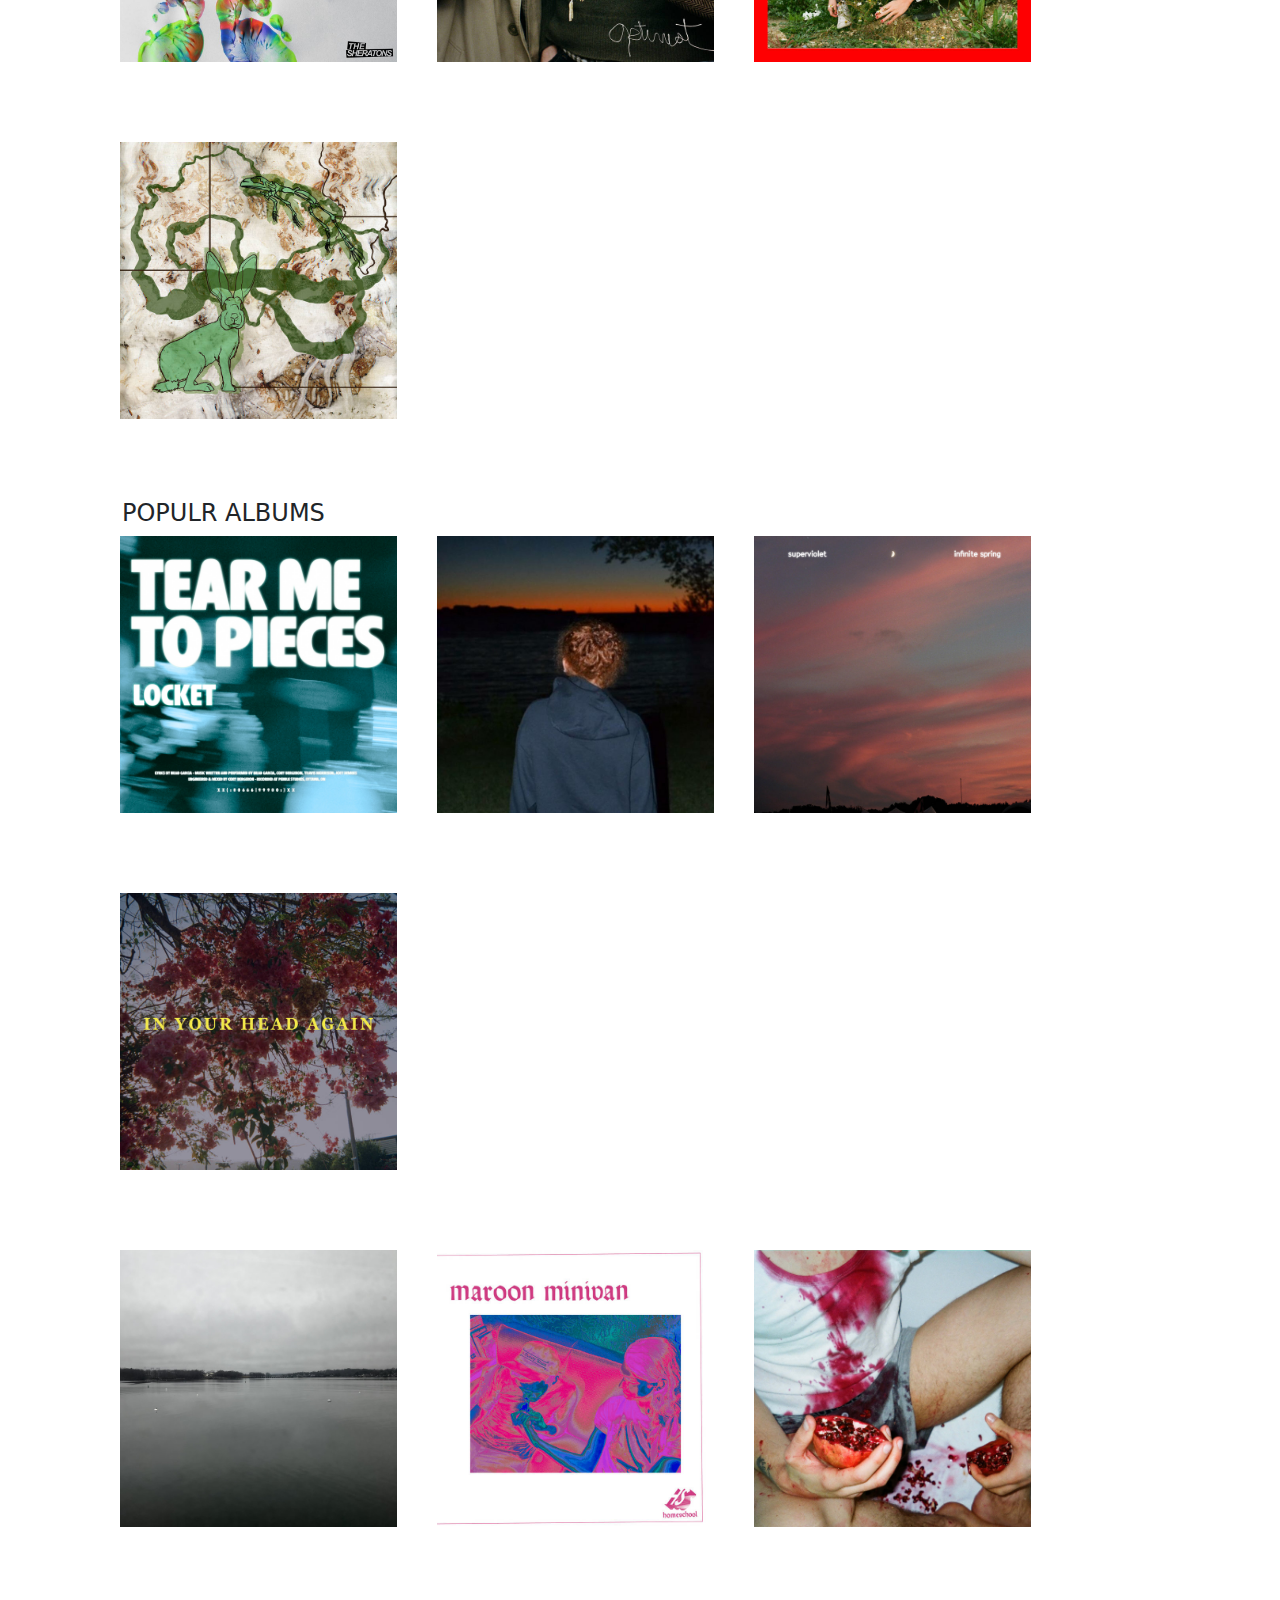
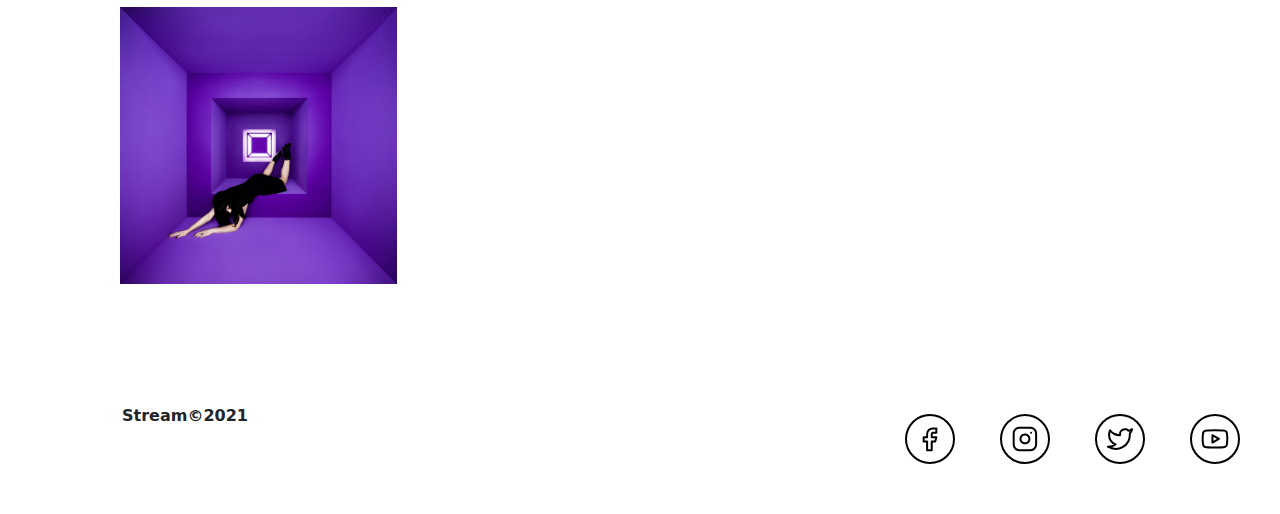
==== commit 5f4729b0: "update to index.html" ====
--- a/index.html
+++ b/index.html
@@ -1,5 +1,6 @@
 <!DOCTYPE html>
 <html lang="en">
+
 <head>
     <meta charset="UTF-8">
     <meta http-equiv="X-UA-Compatible" content="IE=edge">
@@ -7,46 +8,51 @@
     <title>Hompage</title>
 
     <!--externl files-->
-    <link rel="stylesheet" href="https://cdn.jsdelivr.net/npm/bootstrap@5.2.3/dist/css/bootstrap.min.css"> 
-    
+    <link rel="stylesheet" href="https://cdn.jsdelivr.net/npm/bootstrap@5.2.3/dist/css/bootstrap.min.css">
+
     <script rel="stylesheet" src="https://cdn.jsdelivr.net/npm/bootstrap@5.2.3/dist/js/bootstrap.min.js"></script>
 
     <!--internal files-->
     <link rel="stylesheet" href="css/main.css">
 
 </head>
+
 <body>
     <header>
-        <nav class="nav-sec">
-            <div class="logo">
-                <img id="logo-fav" src="/assets/Logo/stream_small_logo_black.svg">  
-                <h3 class="steam">STREAM</h3>
-            </div>
-            <div class="nav-links">
-                <ul>
-                    <li><a href="/index.html">Recent Releases</a></li>
-                    <li>Popular Albums</li>
-                    <li><a class="pg-links" href="/pages/about.html">About Label</a></li>
-                    <li><a class="pg-links" href="/pages/playlist.html">My Playlists</a></li>
-                </ul>
-            </div>
-            <div class="search">
-                <p class="placeH">Search..</p>
-                <img class="searchIcon" src="/assets/Icons/other/search_icon.svg">
-
-            </div>
-        </nav>
-        <div class="hero">
-            <h2>Artist</h2>
-            <h1>AlBUM NAME</h1>
-            <div class="play-shuf">
-                <div class="play">
-                    <p>PLAY</p>
-                </div>
-                <div class="clear-btn">
-                    <p>SHUFFLE</p>
-                </div>
-                <img class="fav-hero" src="/assets/Icons/heart_icon_smal.svg">
+        <div class="cover-img-overlay">
+            <nav class="nav-sec-home">
+                <div class="logo">
+                    <img id="logo-fav" src="/assets/Logo/stream_small_logo_white.svg">
+                    <h3 class="steam">STREAM</h3>
+                </div>
+                <div class="nav-links">
+                    <ul>
+                        <li><a href="/index.html">Recent Releases</a></li>
+                        <li>Popular Albums</li>
+                        <li><a class="pg-links" href="/pages/about.html">About Label</a></li>
+                        <li><a class="pg-links" href="/pages/playlist.html">My Playlists</a></li>
+                    </ul>
+                </div>
+                <div class="search">
+                    <p class="placeH">Search..</p>
+                    <img class="searchIcon" src="/assets/Icons/other/search_icon.svg">
+
+                </div>
+            </nav>
+            <div class="hero">
+
+                <h2>Bad Pelicans</h2>
+                <h1>Best Of</h1>
+                <div class="play-shuf">
+                    <div class="play">
+                        <p>PLAY</p>
+                    </div>
+                    <div class="clear-btn">
+                        <p>SHUFFLE</p>
+                    </div>
+                    <img class="fav-hero" src="/assets/Icons/heart_icon_smal.svg">
+                </div>
+
             </div>
         </div>
     </header>
@@ -54,69 +60,69 @@
     <section class="homepage">
         <div class="feature">
             <h3>Featured Artists</h3>
-            <h2>ARTIST NAME</h2>
-            <p>Lorem ipsum dolor, sit amet consectetur adipisicing elit. Blanditiis quasi corporis numquam nulla ut hic, obcaecati maxime fugit laudantium aut tempora saepe qui esse provident minima. Nemo voluptates provident nihil.</p>
+            <h2>Bad Pelicans</h2>
+            <p>The constant Full Chorus on top of a distorted bass, along with a martyrized snare and guitar riff plucked with the thunderbolts of Zeus present the restless trio of the Bad Pelicans as a V12 powered machine blazing full throttle in the night with condemned break pedals. The radical nihilism of the Bad Pelicans, exposed live through (literally) incinerating performances, apparently isn't the band's only tour de force. </p>
             <div class="arrow">
                 <img class="fav fav-arrow" src="/assets/Icons/left_arrow_icon.svg">
                 <img class="fav fav-arrow" src="/assets/Icons/right_arrow_icon.svg">
             </div>
-           
+
         </div>
 
         <div class="alb-cover">
-            <iframe width="100%" height="330px" src="https://www.youtube.com/embed/2TVXi_9Bvlg" title="YouTube video player" frameborder="0" allow="accelerometer; autoplay; clipboard-write; encrypted-media; gyroscope; picture-in-picture; web-share" allowfullscreen></iframe>
-        </div>
-        
+            <iframe width="100%" height="330" src="https://www.youtube.com/embed/xf8m0E_MK4M" title="YouTube video player" frameborder="0" allow="accelerometer; autoplay; clipboard-write; encrypted-media; gyroscope; picture-in-picture; web-share" allowfullscreen></iframe>
+        </div>
+
 
         <div class="container-fluid">
             <div class="row covers">
                 <h4>RECENT RELEASES</h4>
-                <div class="col-3">
-                    <div class="col-box">
-                        <div class="overlay">
-                            <div class="overlay-info"> 
-                                <img class="fav-white" src="/assets/Icons/play_icon.svg">
-                                <div class="overlay-meta">
-                                    <p class="sub">Artist</p>
-                                    <p class="main">ALBUM</p>
-                                </div>
-                                <img class="fav-like" src="/assets/Icons/heart_icon_smal.svg">
-                            </div>
-                        </div>
-                    </div>
-                </div>
-                <div class="col-3">
-                    <div class="col-box">
-                        <div class="overlay">
-                            <div class="overlay-info"> 
-                                <img class="fav-white" src="/assets/Icons/play_icon.svg">
-                                <div class="overlay-meta">
-                                    <p class="sub">Artist</p>
-                                    <p class="main">ALBUM</p>
-                                </div>
-                                <img class="fav-like" src="/assets/Icons/heart_icon_smal.svg">
-                            </div>
-                        </div>
-                    </div>
-                </div>
-                <div class="col-3">
-                    <div class="col-box">
-                        <div class="overlay">
-                            <div class="overlay-info"> 
-                                <img class="fav-white" src="/assets/Icons/play_icon.svg">
-                                <div class="overlay-meta">
-                                    <p class="sub">Artist</p>
-                                    <p class="main">ALBUM</p>
-                                </div>
-                                <img class="fav-like" src="/assets/Icons/heart_icon_smal.svg">
-                            </div>
-                        </div>
-                    </div>
-                </div>
-                <div class="col-3">
-                    <div class="col-box">
-                        <div class="overlay">
-                            <div class="overlay-info"> 
+                <div class="col-3 col3-one">
+                    <div class="col-box">
+                        <div class="overlay">
+                            <div class="overlay-info">
+                                <img class="fav-white" src="/assets/Icons/play_icon.svg">
+                                <div class="overlay-meta">
+                                    <p class="sub">Artist</p>
+                                    <p class="main">ALBUM</p>
+                                </div>
+                                <img class="fav-like" src="/assets/Icons/heart_icon_smal.svg">
+                            </div>
+                        </div>
+                    </div>
+                </div>
+                <div class="col-3 col3-two">
+                    <div class="col-box">
+                        <div class="overlay">
+                            <div class="overlay-info">
+                                <img class="fav-white" src="/assets/Icons/play_icon.svg">
+                                <div class="overlay-meta">
+                                    <p class="sub">Artist</p>
+                                    <p class="main">ALBUM</p>
+                                </div>
+                                <img class="fav-like" src="/assets/Icons/heart_icon_smal.svg">
+                            </div>
+                        </div>
+                    </div>
+                </div>
+                <div class="col-3 col3-three">
+                    <div class="col-box">
+                        <div class="overlay">
+                            <div class="overlay-info">
+                                <img class="fav-white" src="/assets/Icons/play_icon.svg">
+                                <div class="overlay-meta">
+                                    <p class="sub">Artist</p>
+                                    <p class="main">ALBUM</p>
+                                </div>
+                                <img class="fav-like" src="/assets/Icons/heart_icon_smal.svg">
+                            </div>
+                        </div>
+                    </div>
+                </div>
+                <div class="col-3 col3-four">
+                    <div class="col-box">
+                        <div class="overlay">
+                            <div class="overlay-info">
                                 <img class="fav-white" src="/assets/Icons/play_icon.svg">
                                 <div class="overlay-meta">
                                     <p class="sub">Artist</p>
@@ -131,52 +137,52 @@
 
             <div class="row">
                 <h4>POPULR ALBUMS</h4>
-                <div class="col-3">
-                    <div class="col-box">
-                        <div class="overlay">
-                            <div class="overlay-info"> 
-                                <img class="fav-white" src="/assets/Icons/play_icon.svg">
-                                <div class="overlay-meta">
-                                    <p class="sub">Artist</p>
-                                    <p class="main">ALBUM</p>
-                                </div>
-                                <img class="fav-like" src="/assets/Icons/heart_icon_smal.svg">
-                            </div>
-                        </div>
-                    </div>
-                </div>
-                <div class="col-3">
-                    <div class="col-box">
-                        <div class="overlay">
-                            <div class="overlay-info"> 
-                                <img class="fav-white" src="/assets/Icons/play_icon.svg">
-                                <div class="overlay-meta">
-                                    <p class="sub">Artist</p>
-                                    <p class="main">ALBUM</p>
-                                </div>
-                                <img class="fav-like" src="/assets/Icons/heart_icon_smal.svg">
-                            </div>
-                        </div>
-                    </div>
-                </div>
-                <div class="col-3">
-                    <div class="col-box">
-                        <div class="overlay">
-                            <div class="overlay-info"> 
-                                <img class="fav-white" src="/assets/Icons/play_icon.svg">
-                                <div class="overlay-meta">
-                                    <p class="sub">Artist</p>
-                                    <p class="main">ALBUM</p>
-                                </div>
-                                <img class="fav-like" src="/assets/Icons/heart_icon_smal.svg">
-                            </div>
-                        </div>
-                    </div>
-                </div>
-                <div class="col-3">
-                    <div class="col-box">
-                        <div class="overlay">
-                            <div class="overlay-info"> 
+                <div class="col-3 col3-one-pop">
+                    <div class="col-box">
+                        <div class="overlay">
+                            <div class="overlay-info">
+                                <img class="fav-white" src="/assets/Icons/play_icon.svg">
+                                <div class="overlay-meta">
+                                    <p class="sub">Artist</p>
+                                    <p class="main">ALBUM</p>
+                                </div>
+                                <img class="fav-like" src="/assets/Icons/heart_icon_smal.svg">
+                            </div>
+                        </div>
+                    </div>
+                </div>
+                <div class="col-3 col3-two-pop">
+                    <div class="col-box">
+                        <div class="overlay">
+                            <div class="overlay-info">
+                                <img class="fav-white" src="/assets/Icons/play_icon.svg">
+                                <div class="overlay-meta">
+                                    <p class="sub">Artist</p>
+                                    <p class="main">ALBUM</p>
+                                </div>
+                                <img class="fav-like" src="/assets/Icons/heart_icon_smal.svg">
+                            </div>
+                        </div>
+                    </div>
+                </div>
+                <div class="col-3 col3-three-pop">
+                    <div class="col-box">
+                        <div class="overlay">
+                            <div class="overlay-info">
+                                <img class="fav-white" src="/assets/Icons/play_icon.svg">
+                                <div class="overlay-meta">
+                                    <p class="sub">Artist</p>
+                                    <p class="main">ALBUM</p>
+                                </div>
+                                <img class="fav-like" src="/assets/Icons/heart_icon_smal.svg">
+                            </div>
+                        </div>
+                    </div>
+                </div>
+                <div class="col-3 col3-four-pop">
+                    <div class="col-box">
+                        <div class="overlay">
+                            <div class="overlay-info">
                                 <img class="fav-white" src="/assets/Icons/play_icon.svg">
                                 <div class="overlay-meta">
                                     <p class="sub">Artist</p>
@@ -190,68 +196,68 @@
             </div>
 
             <div class="row">
-                <div class="col-3">
-                    <div class="col-box">
-                        <div class="overlay">
-                            <div class="overlay-info"> 
-                                <img class="fav-white" src="/assets/Icons/play_icon.svg">
-                                <div class="overlay-meta">
-                                    <p class="sub">Artist</p>
-                                    <p class="main">ALBUM</p>
-                                </div>
-                                <img class="fav-like" src="/assets/Icons/heart_icon_smal.svg">
-                            </div>
-                        </div>
-                    </div>
-                </div>
-                <div class="col-3">
-                    <div class="col-box">
-                        <div class="overlay">
-                            <div class="overlay-info"> 
-                                <img class="fav-white" src="/assets/Icons/play_icon.svg">
-                                <div class="overlay-meta">
-                                    <p class="sub">Artist</p>
-                                    <p class="main">ALBUM</p>
-                                </div>
-                                <img class="fav-like" src="/assets/Icons/heart_icon_smal.svg">
-                            </div>
-                        </div>
-                    </div>
-                </div>
-                <div class="col-3">
-                    <div class="col-box">
-                        <div class="overlay">
-                            <div class="overlay-info"> 
-                                <img class="fav-white" src="/assets/Icons/play_icon.svg">
-                                <div class="overlay-meta">
-                                    <p class="sub">Artist</p>
-                                    <p class="main">ALBUM</p>
-                                </div>
-                                <img class="fav-like" src="/assets/Icons/heart_icon_smal.svg">
-                            </div>
-                        </div>
-                    </div>
-                </div>
-                <div class="col-3">
-                    <div class="col-box">
-                        <div class="overlay">
-                            <div class="overlay-info"> 
-                                <img class="fav-white" src="/assets/Icons/play_icon.svg">
-                                <div class="overlay-meta">
-                                    <p class="sub">Artist</p>
-                                    <p class="main">ALBUM</p>
-                                </div>
-                                <img class="fav-like" src="/assets/Icons/heart_icon_smal.svg">
-                            </div>
-                        </div>
-                    </div>
-                </div>
-        </div>
+                <div class="col-3 col3-five-pop">
+                    <div class="col-box">
+                        <div class="overlay">
+                            <div class="overlay-info">
+                                <img class="fav-white" src="/assets/Icons/play_icon.svg">
+                                <div class="overlay-meta">
+                                    <p class="sub">Artist</p>
+                                    <p class="main">ALBUM</p>
+                                </div>
+                                <img class="fav-like" src="/assets/Icons/heart_icon_smal.svg">
+                            </div>
+                        </div>
+                    </div>
+                </div>
+                <div class="col-3 col3-six-pop">
+                    <div class="col-box">
+                        <div class="overlay">
+                            <div class="overlay-info">
+                                <img class="fav-white" src="/assets/Icons/play_icon.svg">
+                                <div class="overlay-meta">
+                                    <p class="sub">Artist</p>
+                                    <p class="main">ALBUM</p>
+                                </div>
+                                <img class="fav-like" src="/assets/Icons/heart_icon_smal.svg">
+                            </div>
+                        </div>
+                    </div>
+                </div>
+                <div class="col-3 col3-seven-pop">
+                    <div class="col-box">
+                        <div class="overlay">
+                            <div class="overlay-info">
+                                <img class="fav-white" src="/assets/Icons/play_icon.svg">
+                                <div class="overlay-meta">
+                                    <p class="sub">Artist</p>
+                                    <p class="main">ALBUM</p>
+                                </div>
+                                <img class="fav-like" src="/assets/Icons/heart_icon_smal.svg">
+                            </div>
+                        </div>
+                    </div>
+                </div>
+                <div class="col-3 col3-eight-pop">
+                    <div class="col-box">
+                        <div class="overlay">
+                            <div class="overlay-info">
+                                <img class="fav-white" src="/assets/Icons/play_icon.svg">
+                                <div class="overlay-meta">
+                                    <p class="sub">Artist</p>
+                                    <p class="main">ALBUM</p>
+                                </div>
+                                <img class="fav-like" src="/assets/Icons/heart_icon_smal.svg">
+                            </div>
+                        </div>
+                    </div>
+                </div>
+            </div>
     </section>
     <footer>
         <p class="copyright">Stream&copy;2021</p>
-          <div class="social">
-            <ul >
+        <div class="social">
+            <ul>
                 <li><img src="/assets/social/facebook_icon.svg"></li>
                 <li><img src="/assets/social/instagram_icon.svg"></li>
                 <li><img src="/assets/social/twitter_icon.svg"></li>
@@ -260,4 +266,5 @@
         </div>
     </footer>
 </body>
+
 </html>--- a/css/main.css
+++ b/css/main.css
@@ -4,6 +4,13 @@
 }
 
 /*nav*/
+
+.nav-sec-home{
+    width: 100%; 
+    height: 200px;
+    margin-left: -80px;
+    margin-top: -80px;
+}
 
 .nav-sec{
     width: 100%; 
@@ -83,8 +90,19 @@
 header{
     width: 100%; 
     height: 850px;
-    background-color: rgb(173, 173, 173);
-}
+    background-image: url("../assets/images/featured-artist.jpg");
+    background-size: cover;
+    background-position: center;
+}
+
+.cover-img-overlay{
+    width: 100%;
+    height: 850px;
+    background-color: rgba(0,0,0,0.3);
+    padding-top: 100px; 
+    padding-left: 10%;
+}
+
 
 .hero{
     width: 50%;
@@ -144,7 +162,7 @@
 
 .feature{ 
     background-color: lightgrey;
-    width: 600px;
+    width: 640px;
     height: 500px;
     padding-top: 70px;
     padding-left: 100px;
@@ -154,8 +172,9 @@
 }
 
 .feature p{
-    padding-top: 50px;
-    padding-bottom: 50px;
+    padding-top: 20px;
+    padding-bottom: 40px;
+    padding-right: 20px;
 }
 
 .arrow{
@@ -177,6 +196,114 @@
     background-color: lightgrey;
 }
 
+/*homepage img placements*/
+/*recent*/
+.col3-one{
+    width: 277px;
+    height: 277px;
+    background-image: url("../assets/images/recent1.jpg");
+    background-size: cover;
+    background-position: center;
+    color: white;
+}
+
+.col3-two{
+    width: 277px;
+    height: 277px;
+    background-image: url("../assets/images/recent2.jpg");
+    background-size: cover;
+    background-position: center;
+    color: white;
+}
+.col3-three{
+    width: 277px;
+    height: 277px;
+    background-image: url("../assets/images/recent3.jpg");
+    background-size: cover;
+    background-position: center;
+    color: white;
+}
+.col3-four{
+    width: 277px;
+    height: 277px;
+    background-image: url("../assets/images/recent4.jpg");
+    background-size: cover;
+    background-position: center;
+    color: white;
+}
+
+/*popular*/
+.col3-one-pop{
+    width: 277px;
+    height: 277px;
+    background-image: url("../assets/images/popular1.jpg");
+    background-size: cover;
+    background-position: center;
+    color: white;
+}
+
+.col3-two-pop{
+    width: 277px;
+    height: 277px;
+    background-image: url("../assets/images/popular2.jpg");
+    background-size: cover;
+    background-position: center;
+    color: white;
+}
+.col3-three-pop{
+    width: 277px;
+    height: 277px;
+    background-image: url("../assets/images/popular3.jpg");
+    background-size: cover;
+    background-position: center;
+    color: white;
+}
+.col3-four-pop{
+    width: 277px;
+    height: 277px;
+    background-image: url("../assets/images/popular4.jpg");
+    background-size: cover;
+    background-position: center;
+    color: white;
+}
+
+/*row2*/
+.col3-five-pop{
+    width: 277px;
+    height: 277px;
+    background-image: url("../assets/images/popular5.jpg");
+    background-size: cover;
+    background-position: center;
+    color: white;
+}
+
+.col3-six-pop{
+    width: 277px;
+    height: 277px;
+    background-image: url("../assets/images/popular6.jpg");
+    background-size: cover;
+    background-position: center;
+    color: white;
+}
+.col3-seven-pop{
+    width: 277px;
+    height: 277px;
+    background-image: url("../assets/images/popular7.jpg");
+    background-size: cover;
+    background-position: center;
+    color: white;
+}
+.col3-eight-pop{
+    width: 277px;
+    height: 277px;
+    background-image: url("../assets/images/popular8.jpg");
+    background-size: cover;
+    background-position: center;
+    color: white;
+}
+
+
+/*end of homepage img placements*/
 .covers{
     margin-top: 228px;
 }
@@ -195,11 +322,11 @@
     cursor: pointer;
 }
 */
-.overlay{
+.overlay-info{
     opacity: 0;
 }
 
-.overlay:hover{
+.overlay-info:hover{
     opacity: 1;
     cursor: pointer; 
 }
@@ -257,6 +384,7 @@
     height: 600px;
     padding-left: 5%;
     padding-right: 5%;
+    margin-top: 100px;
 }
 
 legend{
@@ -383,19 +511,67 @@
 }
 
 /*playlist page*/
+
+#active{
+    text-align: center;
+    font-weight: bold;
+    border-bottom: 3px solid #2b2b2b;
+}
+
 .label{
     font-weight: bold;
 }
 
+.second-hlf-top1{
+    margin-left: 100px;
+}
+
+.second-hlf-top{
+    margin-left: 40px;
+}
+.current-playing{
+    width: 15px;
+    margin-bottom: 20px;
+}
+
+.second-hlf{
+    margin-left: 10px;
+}
+
 .caard{
-    background-color: rgb(148, 148, 148);
-    height: 670px;
+    background-image: url("/assets/images/fav-laylist.jpg");
+    background-position: center;
+    background-position: cover;
+    background-repeat: no-repeat;
+    height: 470px;
+    width: 600px;
     padding-left: 5%;
     padding-right: 5%;
     text-align: center;
     padding-top: 35%;
     color: white;
-    margin-top: 20px;
+    margin-top: 80px;
+}
+
+
+.caard h1{
+    margin-bottom: 30px;
+}
+
+.meta{
+    width: 100%;
+}
+
+.meta ul{
+    border-bottom: 2px solid #2b2b2b;
+}
+
+.meta li{
+    padding-bottom: 8px;
+}
+
+.song-title{
+    margin-right: 40px;
 }
 
 .playPage{
@@ -433,11 +609,32 @@
     margin-top: -18px;
 }
 
-
-.col-4{
-    font-display: center;
-    
-}
+.current-play{
+    float: right;
+    margin-right: 100px;
+}
+
+.time-4{
+    display: inline-block;
+}
+
+
+
+.current-meta{
+    width: 100px;
+    margin-right: 100px;
+    margin-top: 10px;
+    font-size: large;
+    font-weight: bold;
+    float: right;
+}
+
+.fav-options{ 
+    width: 40px;
+    margin-left: 300px;
+    margin-top: -50px;
+}
+
 
 .img-sml-sqr{
     float: left;
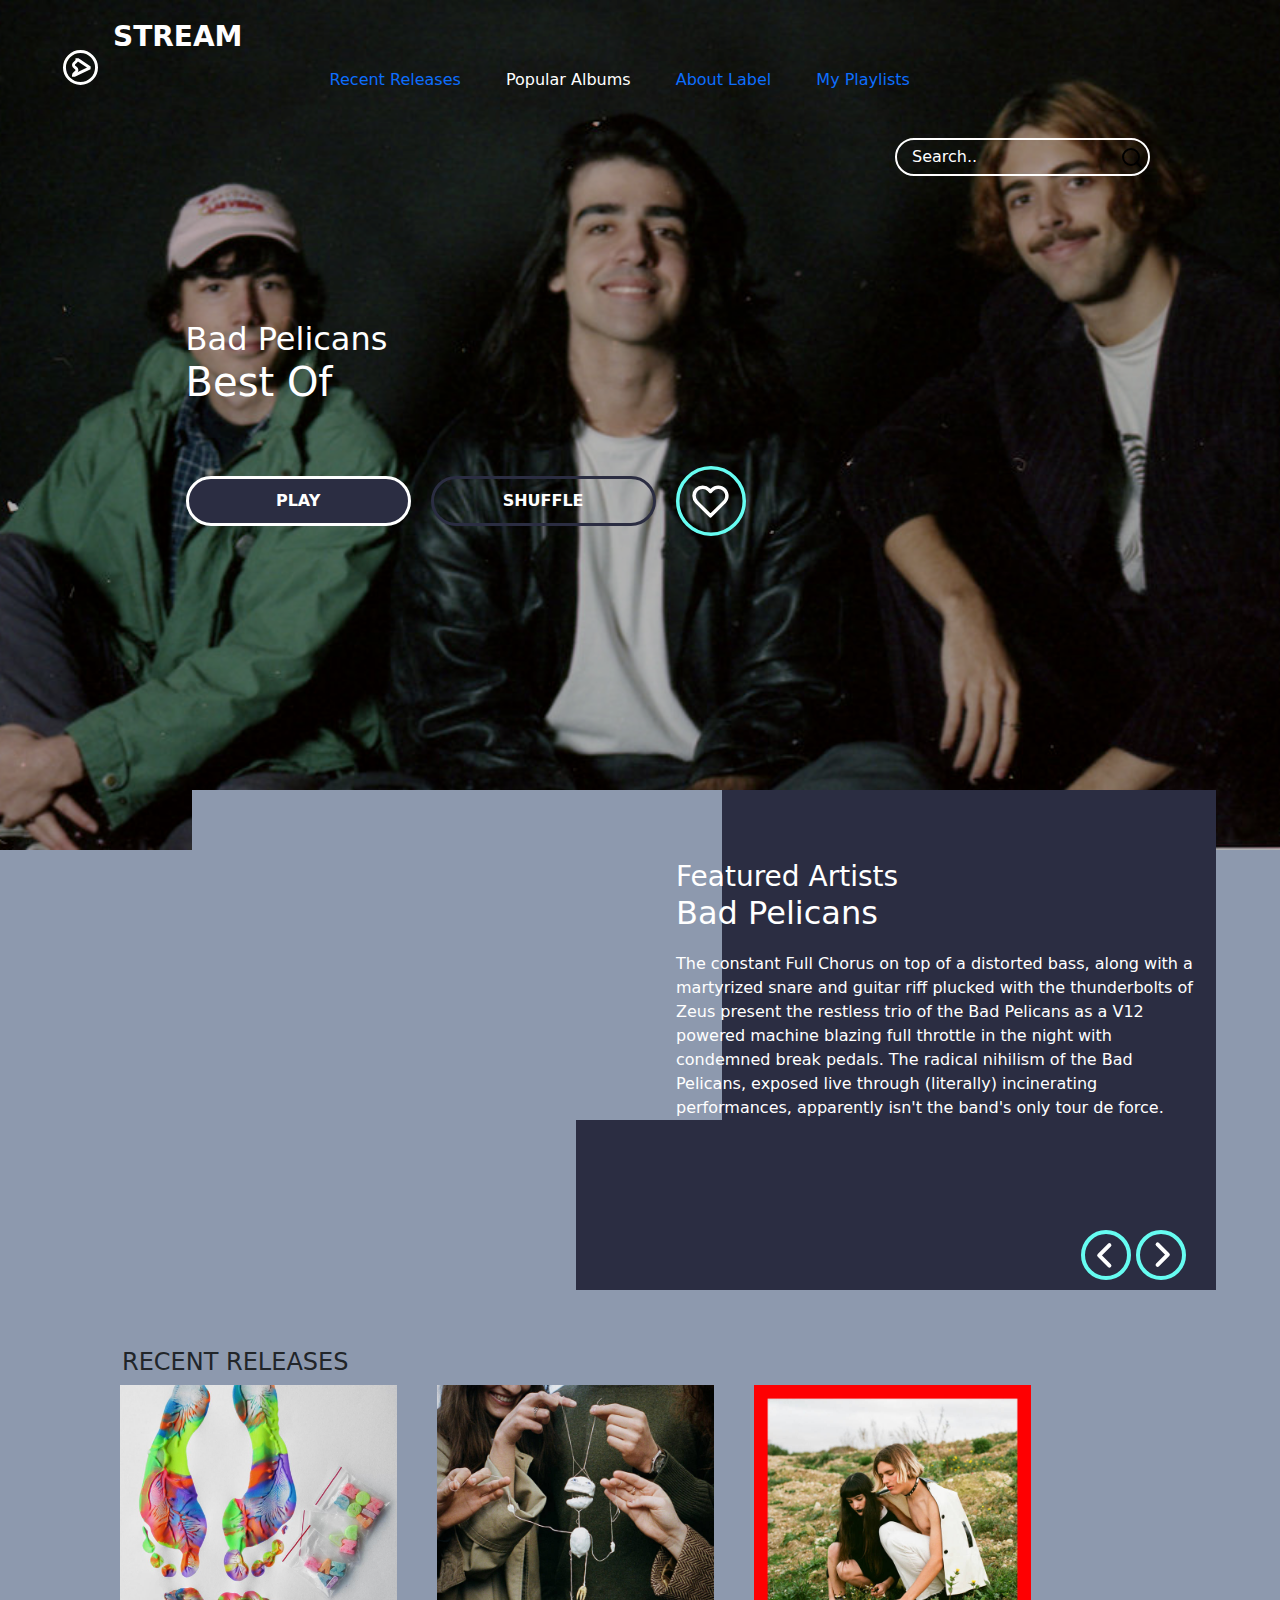
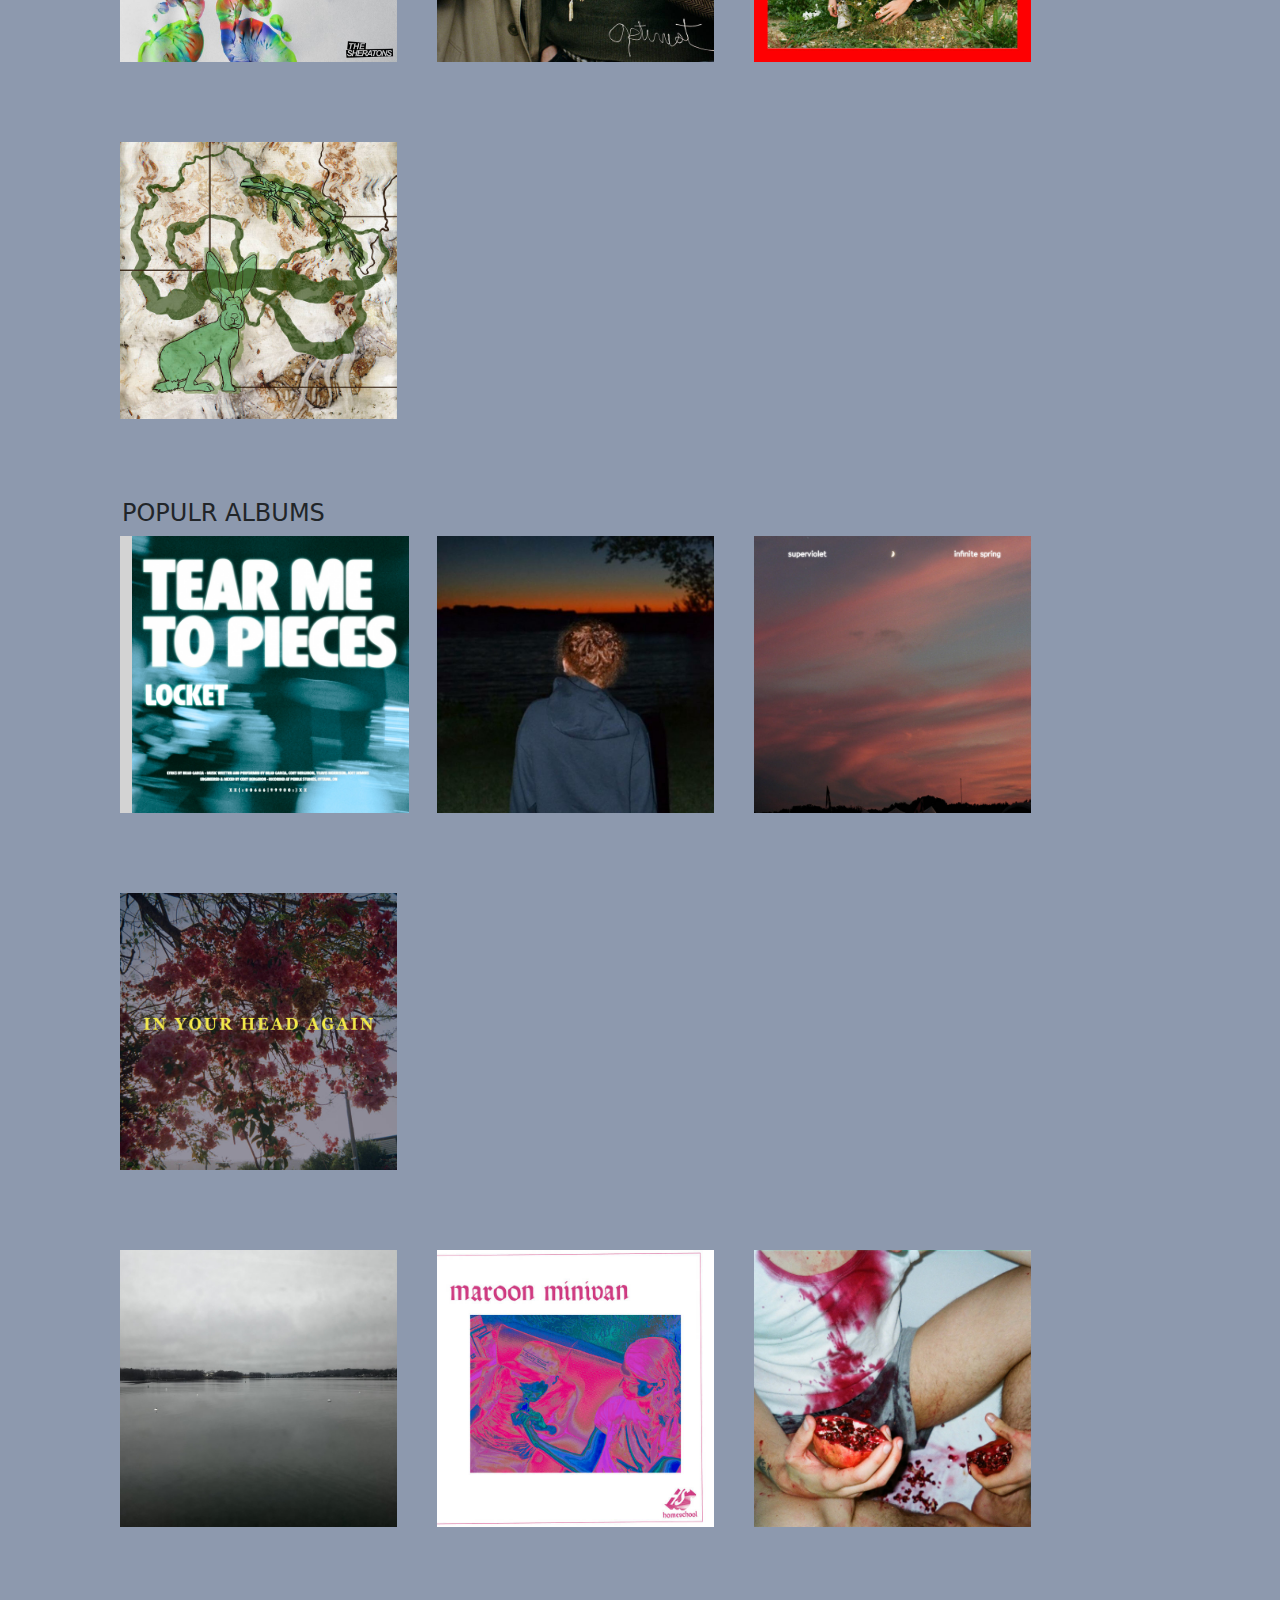
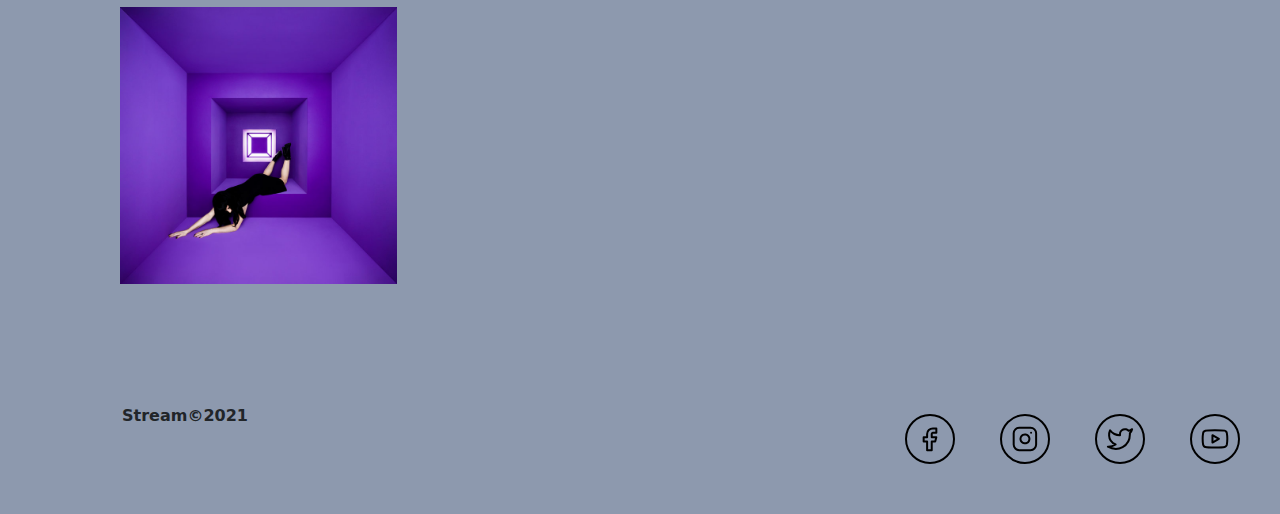
==== commit a03783ed: "adding colour" ====
--- a/index.html
+++ b/index.html
@@ -23,7 +23,7 @@
             <nav class="nav-sec-home">
                 <div class="logo">
                     <img id="logo-fav" src="/assets/Logo/stream_small_logo_white.svg">
-                    <h3 class="steam">STREAM</h3>
+                    <h3 class="steam-home">STREAM</h3>
                 </div>
                 <div class="nav-links">
                     <ul>
@@ -83,8 +83,8 @@
                             <div class="overlay-info">
                                 <img class="fav-white" src="/assets/Icons/play_icon.svg">
                                 <div class="overlay-meta">
-                                    <p class="sub">Artist</p>
-                                    <p class="main">ALBUM</p>
+                                    <p class="sub">The Sheratons</p>
+                                    <p class="main">Raving and Drooling</p>
                                 </div>
                                 <img class="fav-like" src="/assets/Icons/heart_icon_smal.svg">
                             </div>
@@ -97,8 +97,8 @@
                             <div class="overlay-info">
                                 <img class="fav-white" src="/assets/Icons/play_icon.svg">
                                 <div class="overlay-meta">
-                                    <p class="sub">Artist</p>
-                                    <p class="main">ALBUM</p>
+                                    <p class="sub">Euterpe</p>
+                                    <p class="main">Optimist</p>
                                 </div>
                                 <img class="fav-like" src="/assets/Icons/heart_icon_smal.svg">
                             </div>
@@ -111,8 +111,8 @@
                             <div class="overlay-info">
                                 <img class="fav-white" src="/assets/Icons/play_icon.svg">
                                 <div class="overlay-meta">
-                                    <p class="sub">Artist</p>
-                                    <p class="main">ALBUM</p>
+                                    <p class="sub">Bad Pelicans</p>
+                                    <p class="main">Best Of</p>
                                 </div>
                                 <img class="fav-like" src="/assets/Icons/heart_icon_smal.svg">
                             </div>
@@ -125,8 +125,8 @@
                             <div class="overlay-info">
                                 <img class="fav-white" src="/assets/Icons/play_icon.svg">
                                 <div class="overlay-meta">
-                                    <p class="sub">Artist</p>
-                                    <p class="main">ALBUM</p>
+                                    <p class="sub">going222jail</p>
+                                    <p class="main">Fauna</p>
                                 </div>
                                 <img class="fav-like" src="/assets/Icons/heart_icon_smal.svg">
                             </div>
@@ -137,14 +137,14 @@
 
             <div class="row">
                 <h4>POPULR ALBUMS</h4>
-                <div class="col-3 col3-one-pop">
-                    <div class="col-box">
-                        <div class="overlay">
-                            <div class="overlay-info">
-                                <img class="fav-white" src="/assets/Icons/play_icon.svg">
-                                <div class="overlay-meta">
-                                    <p class="sub">Artist</p>
-                                    <p class="main">ALBUM</p>
+                <div class="col-3">
+                    <div class="col-box col3-one-pop">
+                        <div class="overlay">
+                            <div class="overlay-info">
+                                <img class="fav-white" src="/assets/Icons/play_icon.svg">
+                                <div class="overlay-meta">
+                                    <p class="sub">Locket</p>
+                                    <p class="main">Tear me to pieces</p>
                                 </div>
                                 <img class="fav-like" src="/assets/Icons/heart_icon_smal.svg">
                             </div>
@@ -157,8 +157,8 @@
                             <div class="overlay-info">
                                 <img class="fav-white" src="/assets/Icons/play_icon.svg">
                                 <div class="overlay-meta">
-                                    <p class="sub">Artist</p>
-                                    <p class="main">ALBUM</p>
+                                    <p class="sub">Bridet Costello</p>
+                                    <p class="main">No Logical reason</p>
                                 </div>
                                 <img class="fav-like" src="/assets/Icons/heart_icon_smal.svg">
                             </div>
@@ -171,8 +171,8 @@
                             <div class="overlay-info">
                                 <img class="fav-white" src="/assets/Icons/play_icon.svg">
                                 <div class="overlay-meta">
-                                    <p class="sub">Artist</p>
-                                    <p class="main">ALBUM</p>
+                                    <p class="sub">Superviolet</p>
+                                    <p class="main">Infinite Spring</p>
                                 </div>
                                 <img class="fav-like" src="/assets/Icons/heart_icon_smal.svg">
                             </div>
@@ -185,8 +185,8 @@
                             <div class="overlay-info">
                                 <img class="fav-white" src="/assets/Icons/play_icon.svg">
                                 <div class="overlay-meta">
-                                    <p class="sub">Artist</p>
-                                    <p class="main">ALBUM</p>
+                                    <p class="sub">Late November</p>
+                                    <p class="main">in your head again</p>
                                 </div>
                                 <img class="fav-like" src="/assets/Icons/heart_icon_smal.svg">
                             </div>
@@ -202,8 +202,8 @@
                             <div class="overlay-info">
                                 <img class="fav-white" src="/assets/Icons/play_icon.svg">
                                 <div class="overlay-meta">
-                                    <p class="sub">Artist</p>
-                                    <p class="main">ALBUM</p>
+                                    <p class="sub">fairys</p>
+                                    <p class="main">I cant seem to explain</p>
                                 </div>
                                 <img class="fav-like" src="/assets/Icons/heart_icon_smal.svg">
                             </div>
@@ -216,8 +216,8 @@
                             <div class="overlay-info">
                                 <img class="fav-white" src="/assets/Icons/play_icon.svg">
                                 <div class="overlay-meta">
-                                    <p class="sub">Artist</p>
-                                    <p class="main">ALBUM</p>
+                                    <p class="sub">homeschool</p>
+                                    <p class="main">maroon Minivan</p>
                                 </div>
                                 <img class="fav-like" src="/assets/Icons/heart_icon_smal.svg">
                             </div>
@@ -230,8 +230,8 @@
                             <div class="overlay-info">
                                 <img class="fav-white" src="/assets/Icons/play_icon.svg">
                                 <div class="overlay-meta">
-                                    <p class="sub">Artist</p>
-                                    <p class="main">ALBUM</p>
+                                    <p class="sub">clearance & the modern life</p>
+                                    <p class="main">tired all the time</p>
                                 </div>
                                 <img class="fav-like" src="/assets/Icons/heart_icon_smal.svg">
                             </div>
@@ -244,8 +244,8 @@
                             <div class="overlay-info">
                                 <img class="fav-white" src="/assets/Icons/play_icon.svg">
                                 <div class="overlay-meta">
-                                    <p class="sub">Artist</p>
-                                    <p class="main">ALBUM</p>
+                                    <p class="sub">olivia jean</p>
+                                    <p class="main">raving ghost</p>
                                 </div>
                                 <img class="fav-like" src="/assets/Icons/heart_icon_smal.svg">
                             </div>
--- a/css/main.css
+++ b/css/main.css
@@ -3,6 +3,9 @@
     padding: 0;
 }
 
+body{
+    background-color: rgb(141, 153, 174);
+}
 /*nav*/
 
 .nav-sec-home{
@@ -10,11 +13,13 @@
     height: 200px;
     margin-left: -80px;
     margin-top: -80px;
+    color: white;
 }
 
 .nav-sec{
     width: 100%; 
     height: 200px;
+    color: rgb(43, 45, 66);
 }
 
 .logo{
@@ -29,8 +34,15 @@
     margin-right: 10px;
 }
 
+.steam-home{
+    color: white;
+    font-weight: bold;
+    padding-left: 5px;
+    float: left;
+}
+
 .steam{
-    color: black;
+    color: rgb(43, 45, 66);
     font-weight: bold;
     padding-left: 5px;
     float: left;
@@ -43,7 +55,9 @@
 .nav-links{
     margin-left: 50px;
     display: inline-block;
-}
+    color: white;
+}
+
 
 li{  
     padding-top: 10px;
@@ -53,12 +67,11 @@
 
 a{
     text-decoration: none;
-    color:black;
 }
 
 a:hover{
-    text-decoration-line: underline;
-    color: black;
+    color: rgb(141, 153, 174);
+    font-style: italic;
 }
 
 .search{
@@ -67,8 +80,8 @@
     margin-right: 50px;
     margin-top: 30px;
     padding-top: 50px;
-    color: black;
-    border: 2px solid black;
+    color: white;
+    border: 2px solid white;
     border-radius: 25px;
     padding: 5px;
 }
@@ -117,10 +130,10 @@
 }
 
 .play{
-    background-color: black;
+    background-color: rgb(43, 45, 66);
     color: white;
     font-weight: bolder;
-    border: 3px solid black;
+    border: 3px solid white;
     border-radius: 25px;
     width: 225px;
     text-align: center;
@@ -131,9 +144,9 @@
 }
 
 .clear-btn{
-    color: black;
+    color: white;
     font-weight: bolder;
-    border: 3px solid black;
+    border: 3px solid rgb(43, 45, 66);
     border-radius: 25px;
     width: 225px;
     text-align: center;
@@ -143,6 +156,10 @@
     margin-right: 20px;
 }
 
+.hero{
+    color: white;
+}
+
 .fav-hero{
     width: 70px;
     width: 70px;
@@ -153,7 +170,7 @@
 
 
 .alb-cover{
-    background-color: grey;
+    background-color: rgb(141, 153, 174);
     width: 530px; 
     height: 330px;
     margin-left: 15%;
@@ -161,7 +178,8 @@
 }
 
 .feature{ 
-    background-color: lightgrey;
+    background-color: rgb(43, 45, 66);
+    color: white;
     width: 640px;
     height: 500px;
     padding-top: 70px;
@@ -308,12 +326,13 @@
     margin-top: 228px;
 }
 
-/*
+
 .overlay{
     width: 277px;
     height: 277px;
-    background-color: rgba(0, 0, 0, 0.5);
-    padding-top:80px; 
+    background-color: rgba(0,0,0,0.8);
+    margin-top: -80px;
+    margin-left: -11.12px;
     opacity: 0;
 }
 
@@ -321,7 +340,7 @@
     opacity: 1;
     cursor: pointer;
 }
-*/
+
 .overlay-info{
     opacity: 0;
 }
@@ -380,11 +399,12 @@
 
 /*form*/ 
 form{
-    background-color: rgb(148, 148, 148);
+    background-color: rgb(237, 242, 244);
     height: 600px;
     padding-left: 5%;
     padding-right: 5%;
     margin-top: 100px;
+    border-radius: 25px;
 }
 
 legend{
@@ -397,7 +417,7 @@
     height: 50px;
     float: right;
     margin-bottom: 200px;
-    background-color: black;
+    background-color: rgb(217, 4, 41);
     color: white;
     margin-top: 10px;
     margin-left: 30px; 
@@ -417,8 +437,8 @@
     height: 50px;
     float: right;
     margin-bottom: 200px;
-    background-color: rgb(102, 1, 1);
-    color: rgb(255, 255, 255);
+    background-color: rgb(237, 242, 244);
+    color: black;
     margin-top: 10px;
     margin-left: 30px; 
     margin-right: 30px;
@@ -439,10 +459,10 @@
     margin-left: 30px; 
     margin-right: 30px;
     margin-bottom: 25px;
-    padding-left: 15px;
+    padding-left: 20px;
     border-radius: 40px;
     border: none; 
-    background-color: rgb(47, 47, 47);
+    background-color: rgb(43, 45, 66);
     color: white;
 }
 
@@ -452,10 +472,10 @@
     margin-top: 10px;
     margin-left: 30px; 
     margin-right: 30px;
-    padding-left: 15px;
+    padding-left: 20px;
     border-radius: 40px;
     border: none; 
-    background-color: rgb(47, 47, 47);
+    background-color: rgb(43, 45, 66);
     color: white;
 }
 
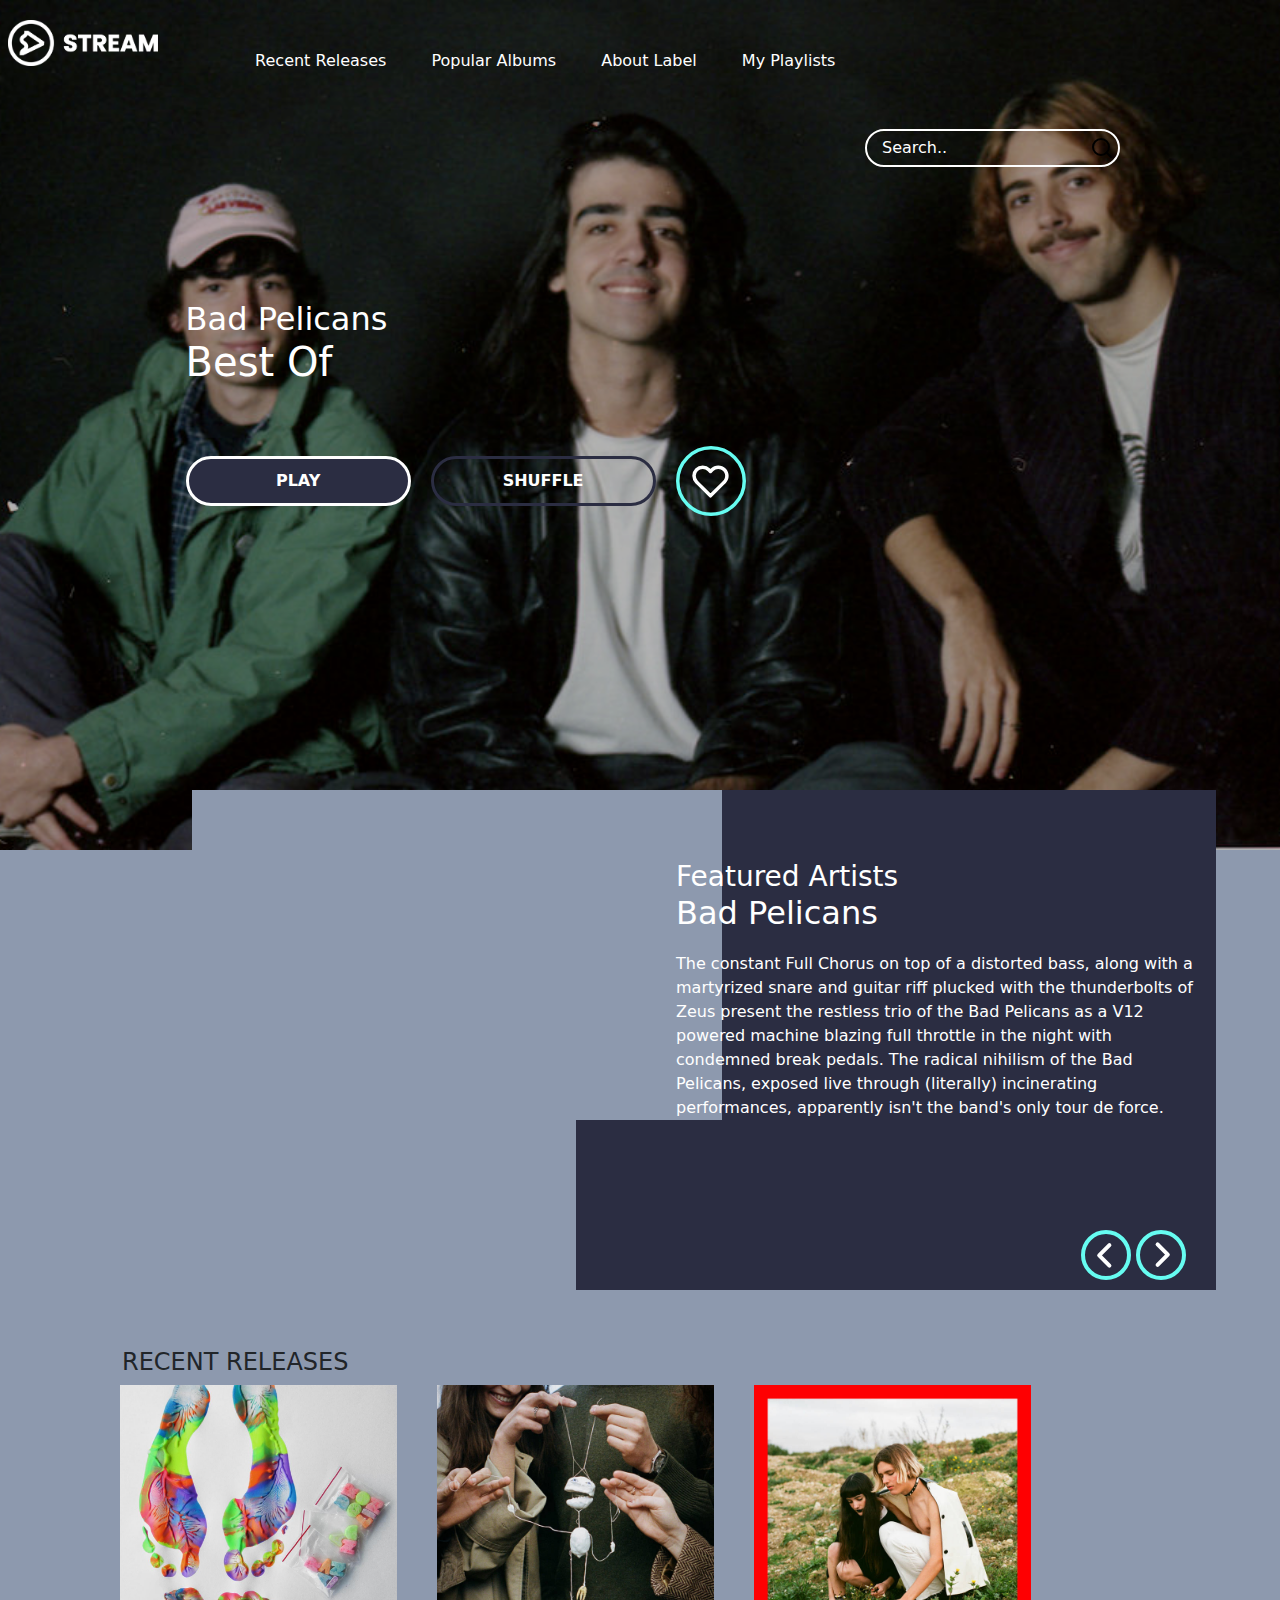
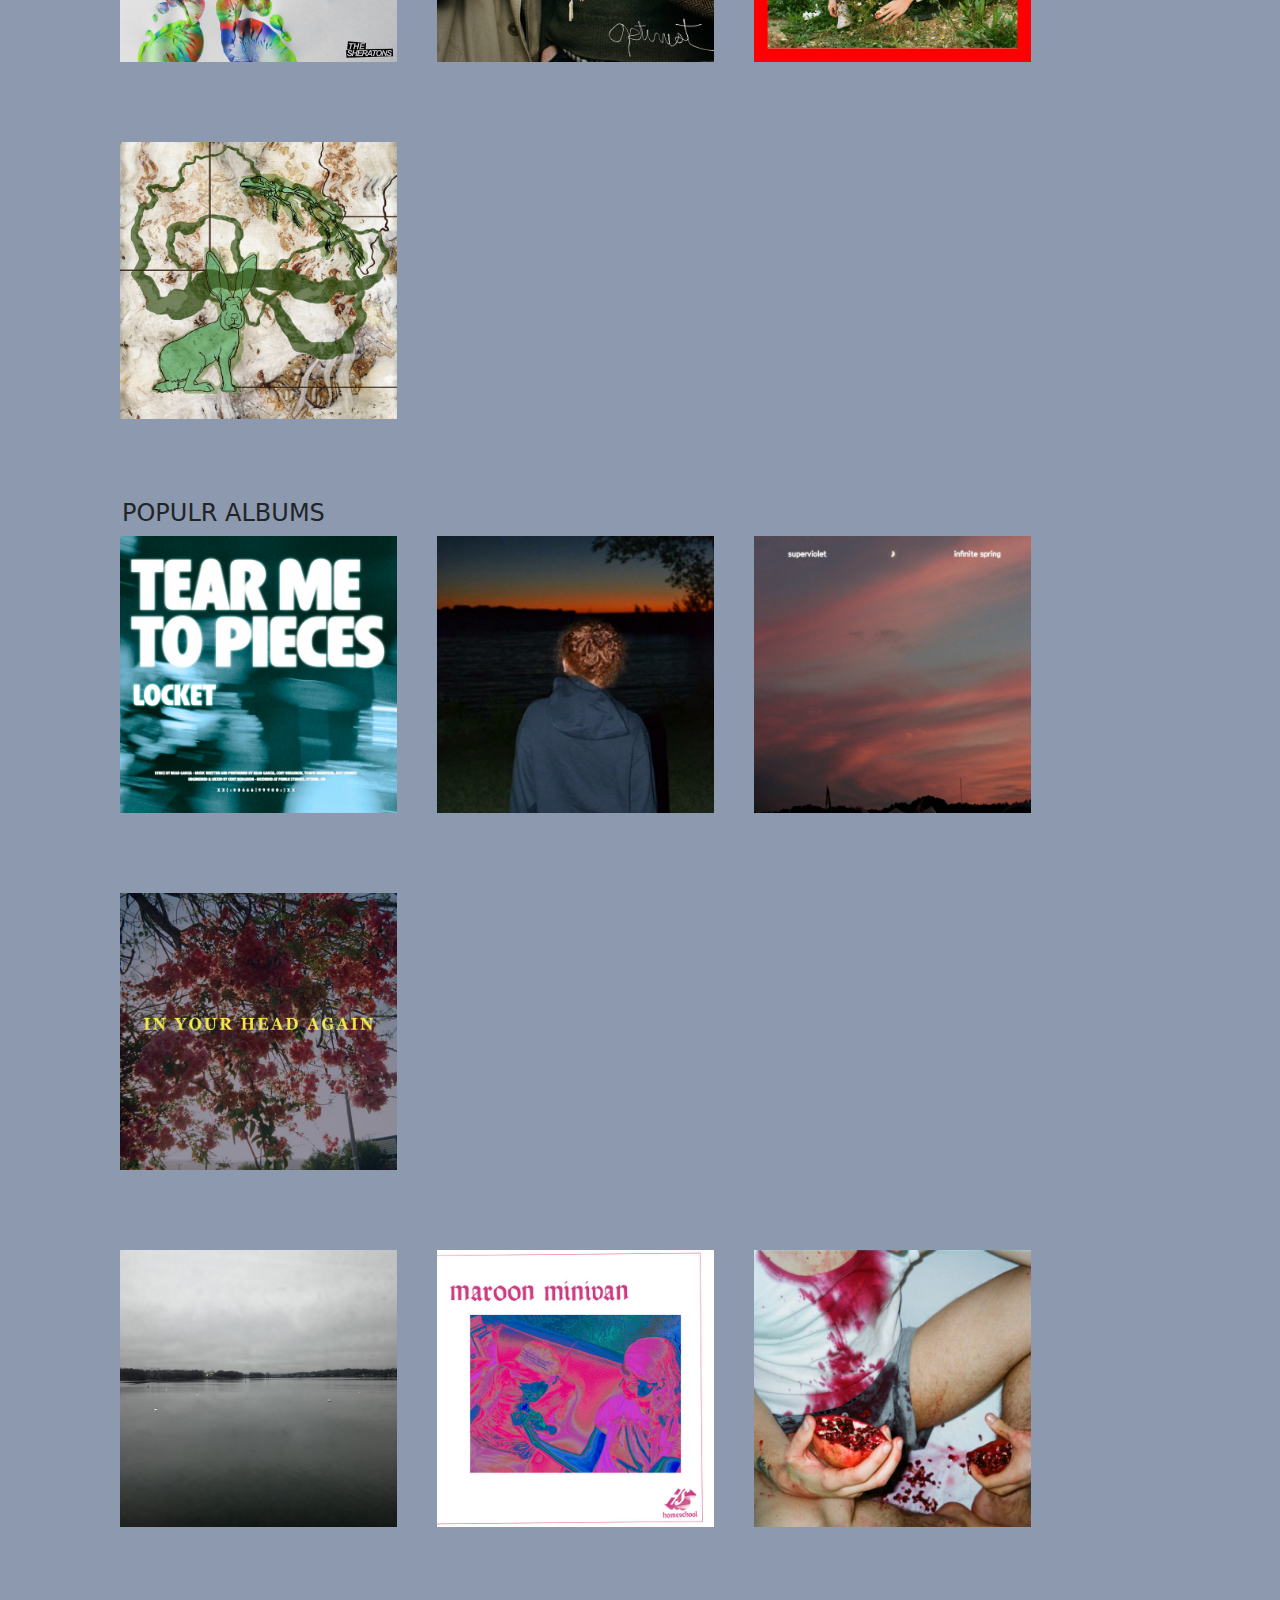
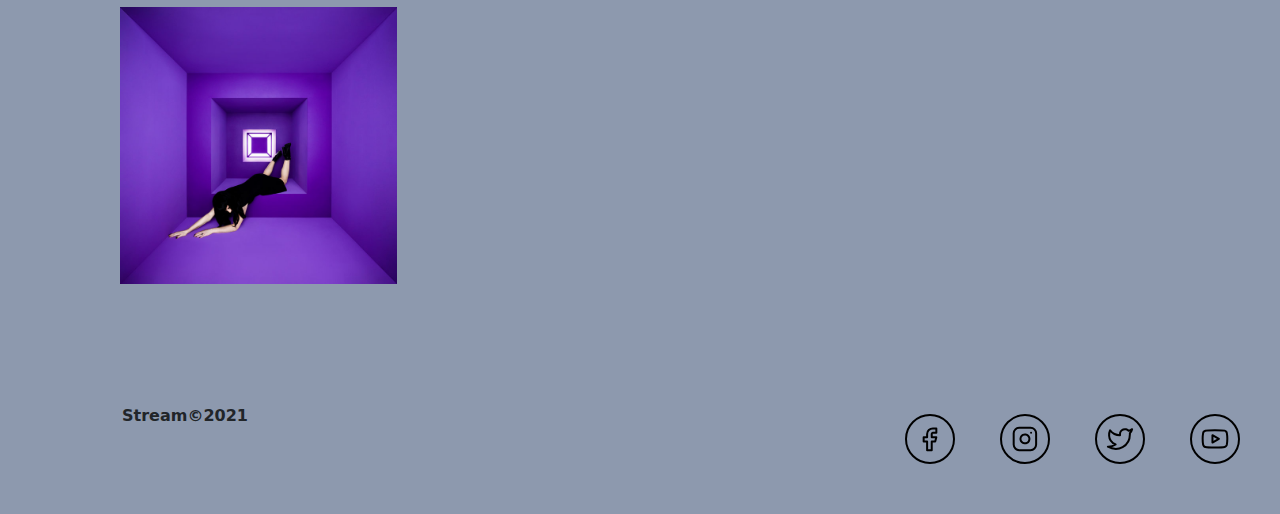
==== commit 4bb400c2: "minor fixes + overlay fix" ====
--- a/index.html
+++ b/index.html
@@ -22,8 +22,7 @@
         <div class="cover-img-overlay">
             <nav class="nav-sec-home">
                 <div class="logo">
-                    <img id="logo-fav" src="/assets/Logo/stream_small_logo_white.svg">
-                    <h3 class="steam-home">STREAM</h3>
+                    <img class="logo-fav-home" src="/assets/Logo/stream_logo_white.png">
                 </div>
                 <div class="nav-links">
                     <ul>
@@ -80,8 +79,8 @@
                 <div class="col-3 col3-one">
                     <div class="col-box">
                         <div class="overlay">
-                            <div class="overlay-info">
-                                <img class="fav-white" src="/assets/Icons/play_icon.svg">
+                            <img class="fav-white" src="/assets/Icons/play_icon.svg">
+                            <div class="overlay-info">
                                 <div class="overlay-meta">
                                     <p class="sub">The Sheratons</p>
                                     <p class="main">Raving and Drooling</p>
@@ -94,8 +93,8 @@
                 <div class="col-3 col3-two">
                     <div class="col-box">
                         <div class="overlay">
-                            <div class="overlay-info">
-                                <img class="fav-white" src="/assets/Icons/play_icon.svg">
+                            <img class="fav-white" src="/assets/Icons/play_icon.svg">
+                            <div class="overlay-info">
                                 <div class="overlay-meta">
                                     <p class="sub">Euterpe</p>
                                     <p class="main">Optimist</p>
@@ -108,8 +107,8 @@
                 <div class="col-3 col3-three">
                     <div class="col-box">
                         <div class="overlay">
-                            <div class="overlay-info">
-                                <img class="fav-white" src="/assets/Icons/play_icon.svg">
+                            <img class="fav-white" src="/assets/Icons/play_icon.svg">
+                            <div class="overlay-info">
                                 <div class="overlay-meta">
                                     <p class="sub">Bad Pelicans</p>
                                     <p class="main">Best Of</p>
@@ -122,8 +121,8 @@
                 <div class="col-3 col3-four">
                     <div class="col-box">
                         <div class="overlay">
-                            <div class="overlay-info">
-                                <img class="fav-white" src="/assets/Icons/play_icon.svg">
+                            <img class="fav-white" src="/assets/Icons/play_icon.svg">
+                            <div class="overlay-info">
                                 <div class="overlay-meta">
                                     <p class="sub">going222jail</p>
                                     <p class="main">Fauna</p>
@@ -137,11 +136,11 @@
 
             <div class="row">
                 <h4>POPULR ALBUMS</h4>
-                <div class="col-3">
-                    <div class="col-box col3-one-pop">
-                        <div class="overlay">
-                            <div class="overlay-info">
-                                <img class="fav-white" src="/assets/Icons/play_icon.svg">
+                <div class="col-3 col3-one-pop">
+                    <div class="col-box" >
+                        <div class="overlay">
+                            <img class="fav-white" src="/assets/Icons/play_icon.svg">
+                            <div class="overlay-info">
                                 <div class="overlay-meta">
                                     <p class="sub">Locket</p>
                                     <p class="main">Tear me to pieces</p>
@@ -154,8 +153,8 @@
                 <div class="col-3 col3-two-pop">
                     <div class="col-box">
                         <div class="overlay">
-                            <div class="overlay-info">
-                                <img class="fav-white" src="/assets/Icons/play_icon.svg">
+                            <img class="fav-white" src="/assets/Icons/play_icon.svg">
+                            <div class="overlay-info">
                                 <div class="overlay-meta">
                                     <p class="sub">Bridet Costello</p>
                                     <p class="main">No Logical reason</p>
@@ -168,8 +167,8 @@
                 <div class="col-3 col3-three-pop">
                     <div class="col-box">
                         <div class="overlay">
-                            <div class="overlay-info">
-                                <img class="fav-white" src="/assets/Icons/play_icon.svg">
+                            <img class="fav-white" src="/assets/Icons/play_icon.svg">
+                            <div class="overlay-info">
                                 <div class="overlay-meta">
                                     <p class="sub">Superviolet</p>
                                     <p class="main">Infinite Spring</p>
@@ -182,8 +181,8 @@
                 <div class="col-3 col3-four-pop">
                     <div class="col-box">
                         <div class="overlay">
-                            <div class="overlay-info">
-                                <img class="fav-white" src="/assets/Icons/play_icon.svg">
+                            <img class="fav-white" src="/assets/Icons/play_icon.svg">
+                            <div class="overlay-info">
                                 <div class="overlay-meta">
                                     <p class="sub">Late November</p>
                                     <p class="main">in your head again</p>
@@ -199,8 +198,8 @@
                 <div class="col-3 col3-five-pop">
                     <div class="col-box">
                         <div class="overlay">
-                            <div class="overlay-info">
-                                <img class="fav-white" src="/assets/Icons/play_icon.svg">
+                            <img class="fav-white" src="/assets/Icons/play_icon.svg">
+                            <div class="overlay-info">
                                 <div class="overlay-meta">
                                     <p class="sub">fairys</p>
                                     <p class="main">I cant seem to explain</p>
@@ -213,8 +212,8 @@
                 <div class="col-3 col3-six-pop">
                     <div class="col-box">
                         <div class="overlay">
-                            <div class="overlay-info">
-                                <img class="fav-white" src="/assets/Icons/play_icon.svg">
+                            <img class="fav-white" src="/assets/Icons/play_icon.svg">
+                            <div class="overlay-info">
                                 <div class="overlay-meta">
                                     <p class="sub">homeschool</p>
                                     <p class="main">maroon Minivan</p>
@@ -227,8 +226,8 @@
                 <div class="col-3 col3-seven-pop">
                     <div class="col-box">
                         <div class="overlay">
-                            <div class="overlay-info">
-                                <img class="fav-white" src="/assets/Icons/play_icon.svg">
+                            <img class="fav-white" src="/assets/Icons/play_icon.svg">
+                            <div class="overlay-info">
                                 <div class="overlay-meta">
                                     <p class="sub">clearance & the modern life</p>
                                     <p class="main">tired all the time</p>
@@ -241,8 +240,8 @@
                 <div class="col-3 col3-eight-pop">
                     <div class="col-box">
                         <div class="overlay">
-                            <div class="overlay-info">
-                                <img class="fav-white" src="/assets/Icons/play_icon.svg">
+                            <img class="fav-white" src="/assets/Icons/play_icon.svg">
+                            <div class="overlay-info">
                                 <div class="overlay-meta">
                                     <p class="sub">olivia jean</p>
                                     <p class="main">raving ghost</p>
--- a/css/main.css
+++ b/css/main.css
@@ -6,13 +6,14 @@
 body{
     background-color: rgb(141, 153, 174);
 }
+
 /*nav*/
 
 .nav-sec-home{
     width: 100%; 
     height: 200px;
-    margin-left: -80px;
-    margin-top: -80px;
+    margin-left: -120px;
+    margin-top: -100px;
     color: white;
 }
 
@@ -26,26 +27,18 @@
     display: inline-block;
 }
 
-#logo-fav{
+.logo-fav-home{
     float: left;
-    width: 50px;
-    padding-left: 15px;
-    padding-top: 30px;
+    width: 150px;
+    margin-top: 20px;
     margin-right: 10px;
 }
-
-.steam-home{
-    color: white;
-    font-weight: bold;
-    padding-left: 5px;
+.logo-fav{
     float: left;
-}
-
-.steam{
-    color: rgb(43, 45, 66);
-    font-weight: bold;
-    padding-left: 5px;
-    float: left;
+    width: 150px;
+    margin-left: 20px;
+    margin-top: 20px;
+    margin-right: 10px;
 }
 
 h3.steam{
@@ -53,32 +46,33 @@
 }
 
 .nav-links{
+    display: inline-block;
     margin-left: 50px;
-    display: inline-block;
     color: white;
 }
 
 
 li{  
+    display: inline-block;
     padding-top: 10px;
     padding-right: 40px;
-    display: inline-block;
 }
 
 a{
     text-decoration: none;
+    color: white;
 }
 
 a:hover{
-    color: rgb(141, 153, 174);
+    color: rgb(217, 4, 41);
     font-style: italic;
 }
 
 .search{
     float: right;
     width: 255px;
-    margin-right: 50px;
-    margin-top: 30px;
+    margin-right: 40px;
+    margin-top: 40px;
     padding-top: 50px;
     color: white;
     border: 2px solid white;
@@ -330,9 +324,6 @@
 .overlay{
     width: 277px;
     height: 277px;
-    background-color: rgba(0,0,0,0.8);
-    margin-top: -80px;
-    margin-left: -11.12px;
     opacity: 0;
 }
 
@@ -342,14 +333,19 @@
 }
 
 .overlay-info{
-    opacity: 0;
-}
-
+    width: 278px;
+    height: 80px;
+    background-color: rgba(0,0,0,0.8);
+    color: white;
+    margin-top: 57px;
+    margin-left: -12px;
+}
+/*
 .overlay-info:hover{
     opacity: 1;
     cursor: pointer; 
 }
-
+*/
 .fav-white{
     display: block;
     width: 60px;
@@ -361,13 +357,13 @@
 .overlay-meta{
     display: inline-block;
     margin-left: 10px;
-    margin-top: 70px;
+    padding-top: 10px;
 }
 
 .fav-like{
     float: right;
     margin-right: 10px;
-    margin-top: 70px;
+    padding-top: 12px;
 }
 
 
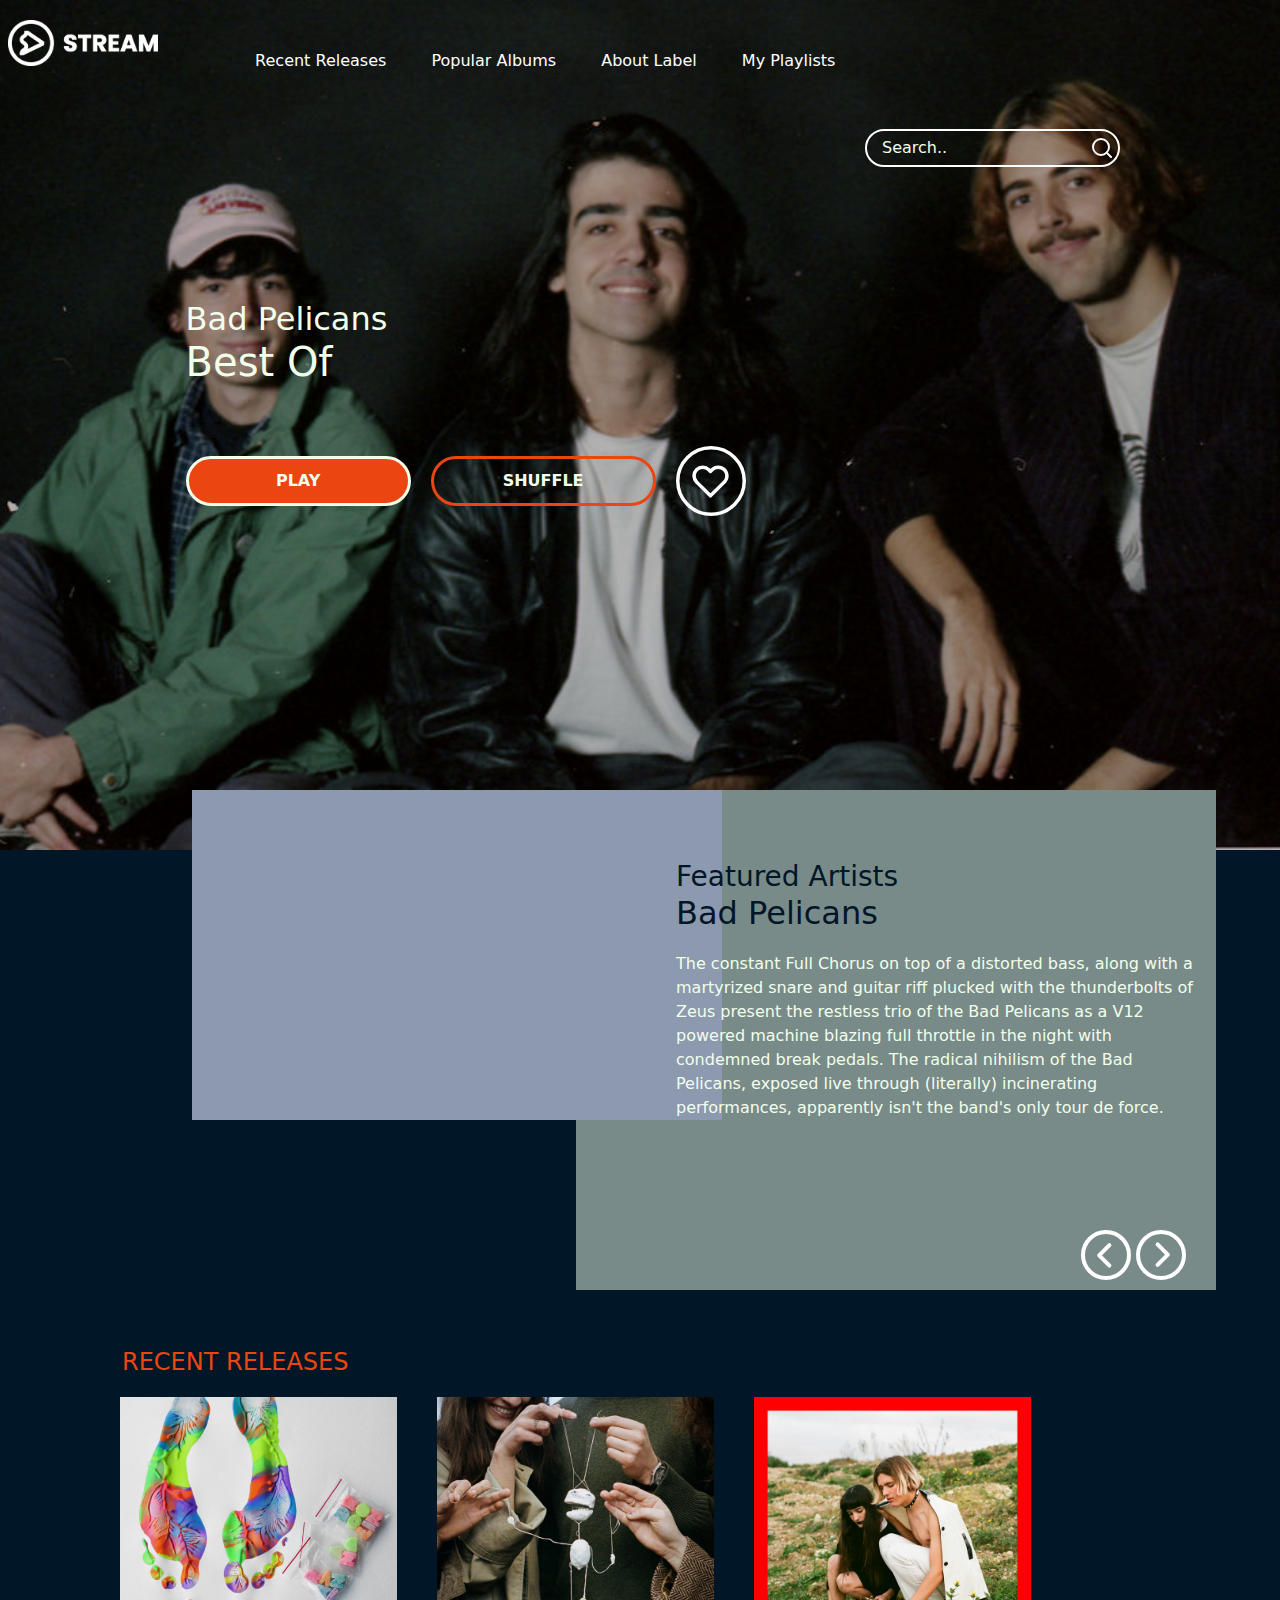
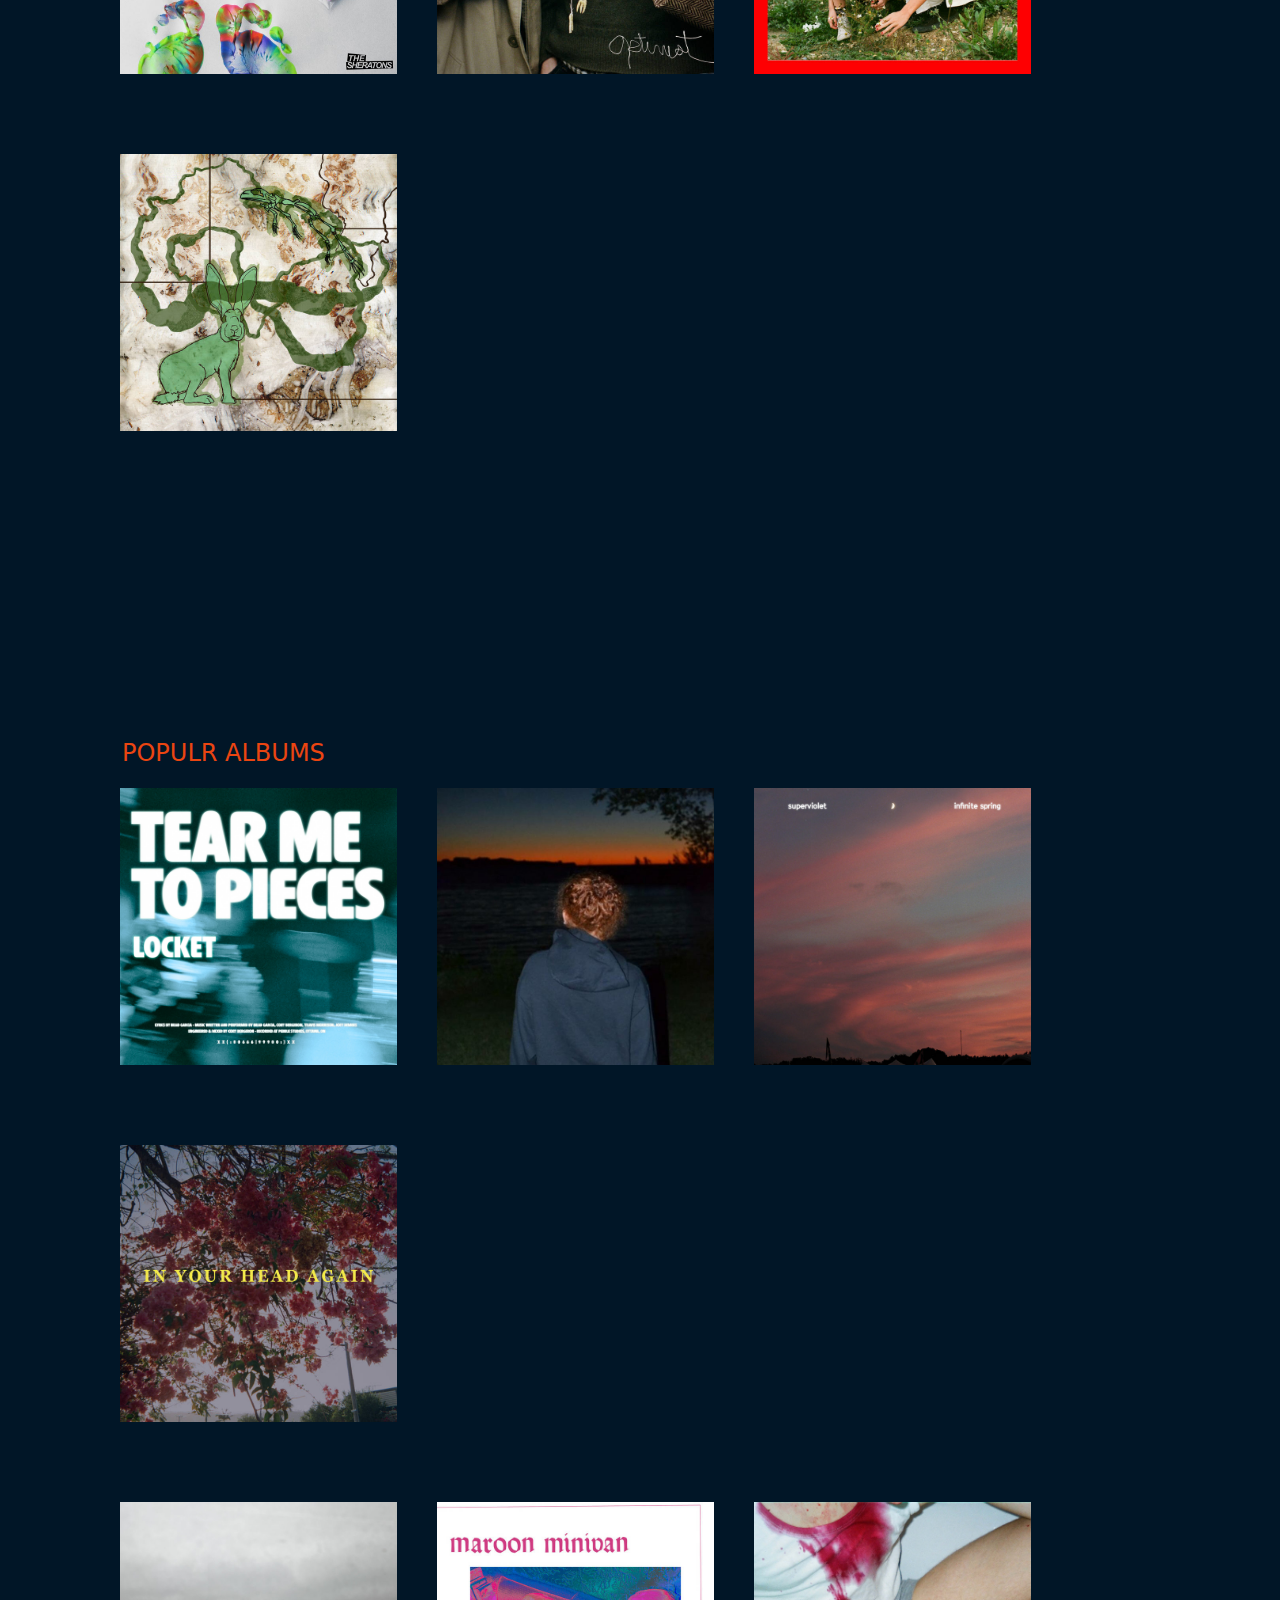
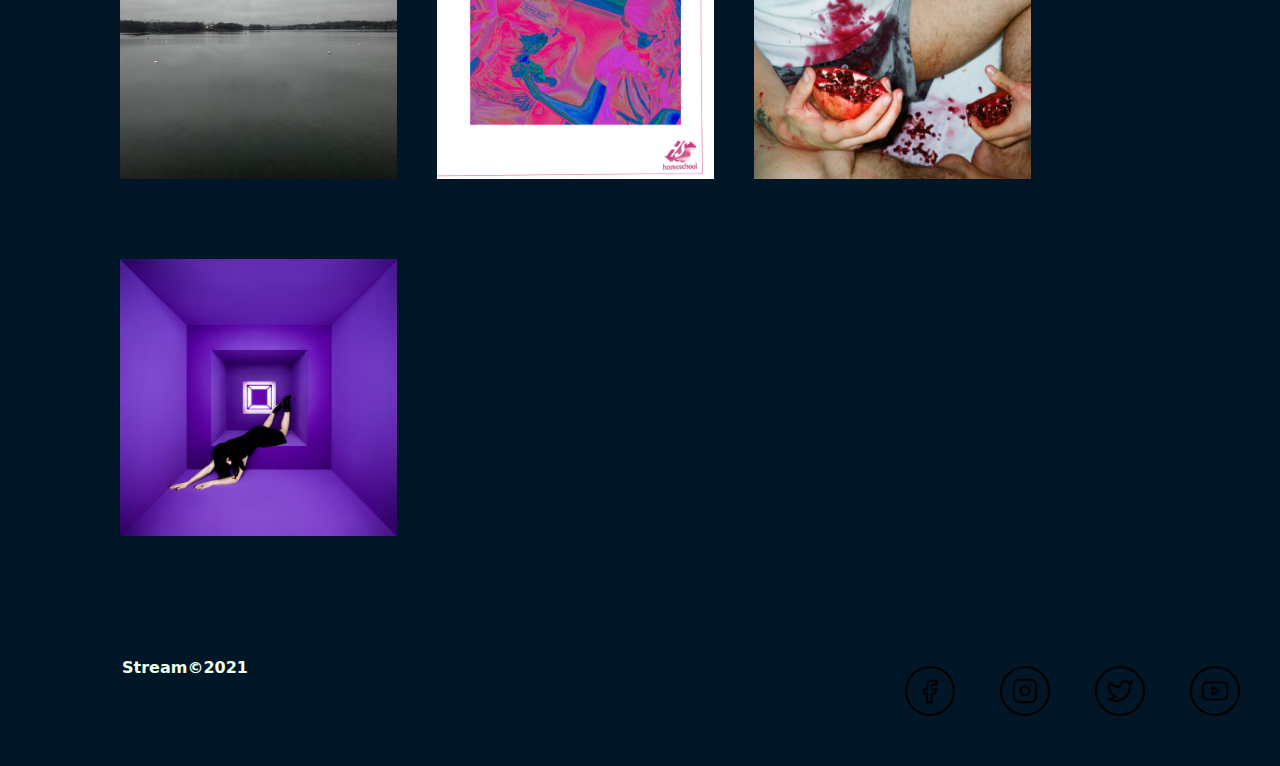
==== commit 2ce2fa52: "adding new colour" ====
--- a/index.html
+++ b/index.html
@@ -134,7 +134,7 @@
                 </div>
             </div>
 
-            <div class="row">
+            <div class="row covers">
                 <h4>POPULR ALBUMS</h4>
                 <div class="col-3 col3-one-pop">
                     <div class="col-box" >
--- a/css/main.css
+++ b/css/main.css
@@ -1,10 +1,11 @@
-p,h1,h2,h3{
+p,h1,h2,h3,h4{
     margin: 0; 
     padding: 0;
+    color: rgba(241, 255, 235, 1);
 }
 
 body{
-    background-color: rgb(141, 153, 174);
+    background-color: rgba(1, 22, 39, 1);
 }
 
 /*nav*/
@@ -20,7 +21,7 @@
 .nav-sec{
     width: 100%; 
     height: 200px;
-    color: rgb(43, 45, 66);
+    color: rgba(241, 255, 235, 1);
 }
 
 .logo{
@@ -64,7 +65,7 @@
 }
 
 a:hover{
-    color: rgb(217, 4, 41);
+    color: rgba(235, 69, 17, 1);
     font-style: italic;
 }
 
@@ -124,10 +125,10 @@
 }
 
 .play{
-    background-color: rgb(43, 45, 66);
-    color: white;
+    background-color: rgba(235, 69, 17, 1);
+    color: rgba(241, 255, 235, 1);
     font-weight: bolder;
-    border: 3px solid white;
+    border: 3px solid rgba(241, 255, 235, 1);
     border-radius: 25px;
     width: 225px;
     text-align: center;
@@ -140,7 +141,7 @@
 .clear-btn{
     color: white;
     font-weight: bolder;
-    border: 3px solid rgb(43, 45, 66);
+    border: 3px solid rgba(235, 69, 17, 1);
     border-radius: 25px;
     width: 225px;
     text-align: center;
@@ -172,8 +173,8 @@
 }
 
 .feature{ 
-    background-color: rgb(43, 45, 66);
-    color: white;
+    background-color: rgb(121, 139, 137);
+    color: rgba(1, 22, 39, 1);
     width: 640px;
     height: 500px;
     padding-top: 70px;
@@ -189,6 +190,14 @@
     padding-right: 20px;
 }
 
+.feature h3{
+    color: rgba(1, 22, 39, 1);
+}
+
+.feature h2{
+    color: rgba(1, 22, 39, 1);
+}
+
 .arrow{
     float: right;
     margin-right: 30px;
@@ -208,6 +217,11 @@
     background-color: lightgrey;
 }
 
+.covers h4{
+    color: rgba(235, 69, 17, 1);
+    padding-bottom: 20px;
+}
+
 /*homepage img placements*/
 /*recent*/
 .col3-one{
@@ -325,6 +339,10 @@
     width: 277px;
     height: 277px;
     opacity: 0;
+}
+
+.overlay p{
+    color: rgba(17, 157, 164, 1);
 }
 
 .overlay:hover{
@@ -395,7 +413,7 @@
 
 /*form*/ 
 form{
-    background-color: rgb(237, 242, 244);
+    background-color: rgb(121, 139, 137);
     height: 600px;
     padding-left: 5%;
     padding-right: 5%;
@@ -406,6 +424,8 @@
 legend{
     padding-top: 10px;
     padding-left: 30px;
+    font-weight: bold;
+    color: rgba(1, 22, 39, 1);
 }
 
 button{
@@ -413,7 +433,7 @@
     height: 50px;
     float: right;
     margin-bottom: 200px;
-    background-color: rgb(217, 4, 41);
+    background-color: rgba(235, 69, 17, 1);
     color: white;
     margin-top: 10px;
     margin-left: 30px; 
@@ -433,8 +453,8 @@
     height: 50px;
     float: right;
     margin-bottom: 200px;
-    background-color: rgb(237, 242, 244);
-    color: black;
+    background-color: rgba(1, 22, 39, 1);
+    color: rgba(241, 255, 235, 1);
     margin-top: 10px;
     margin-left: 30px; 
     margin-right: 30px;
@@ -458,7 +478,7 @@
     padding-left: 20px;
     border-radius: 40px;
     border: none; 
-    background-color: rgb(43, 45, 66);
+    background-color: rgba(1, 22, 39, 1);
     color: white;
 }
 
@@ -471,7 +491,7 @@
     padding-left: 20px;
     border-radius: 40px;
     border: none; 
-    background-color: rgb(43, 45, 66);
+    background-color: rgba(1, 22, 39, 1);
     color: white;
 }
 
@@ -528,10 +548,11 @@
 
 /*playlist page*/
 
+
 #active{
     text-align: center;
     font-weight: bold;
-    border-bottom: 3px solid #2b2b2b;
+    border-bottom: 3px solid rgba(17, 157, 164, 1);
 }
 
 .label{
@@ -592,6 +613,7 @@
 
 .playPage{
     margin-top: 40px;
+    color: rgb(234, 114, 77);
 }
 
 .playlist-list{
@@ -607,19 +629,19 @@
 .line{
     width: 100%;
     height: 5px;
-    background-color: black;
+    background-color: whitesmoke;
 }
 
 .fill-line {
     width: 50%;
     height: 5px;
-    background-color: #2b2b2b;
+    background-color: whitesmoke;
 }
 
 .marker {
     width: 30px;
     height: 30px;
-    background-color: #2b2b2b;
+    background-color: rgba(17, 157, 164, 1);
     border-radius: 40px;
     margin: 0 auto;
     margin-top: -18px;
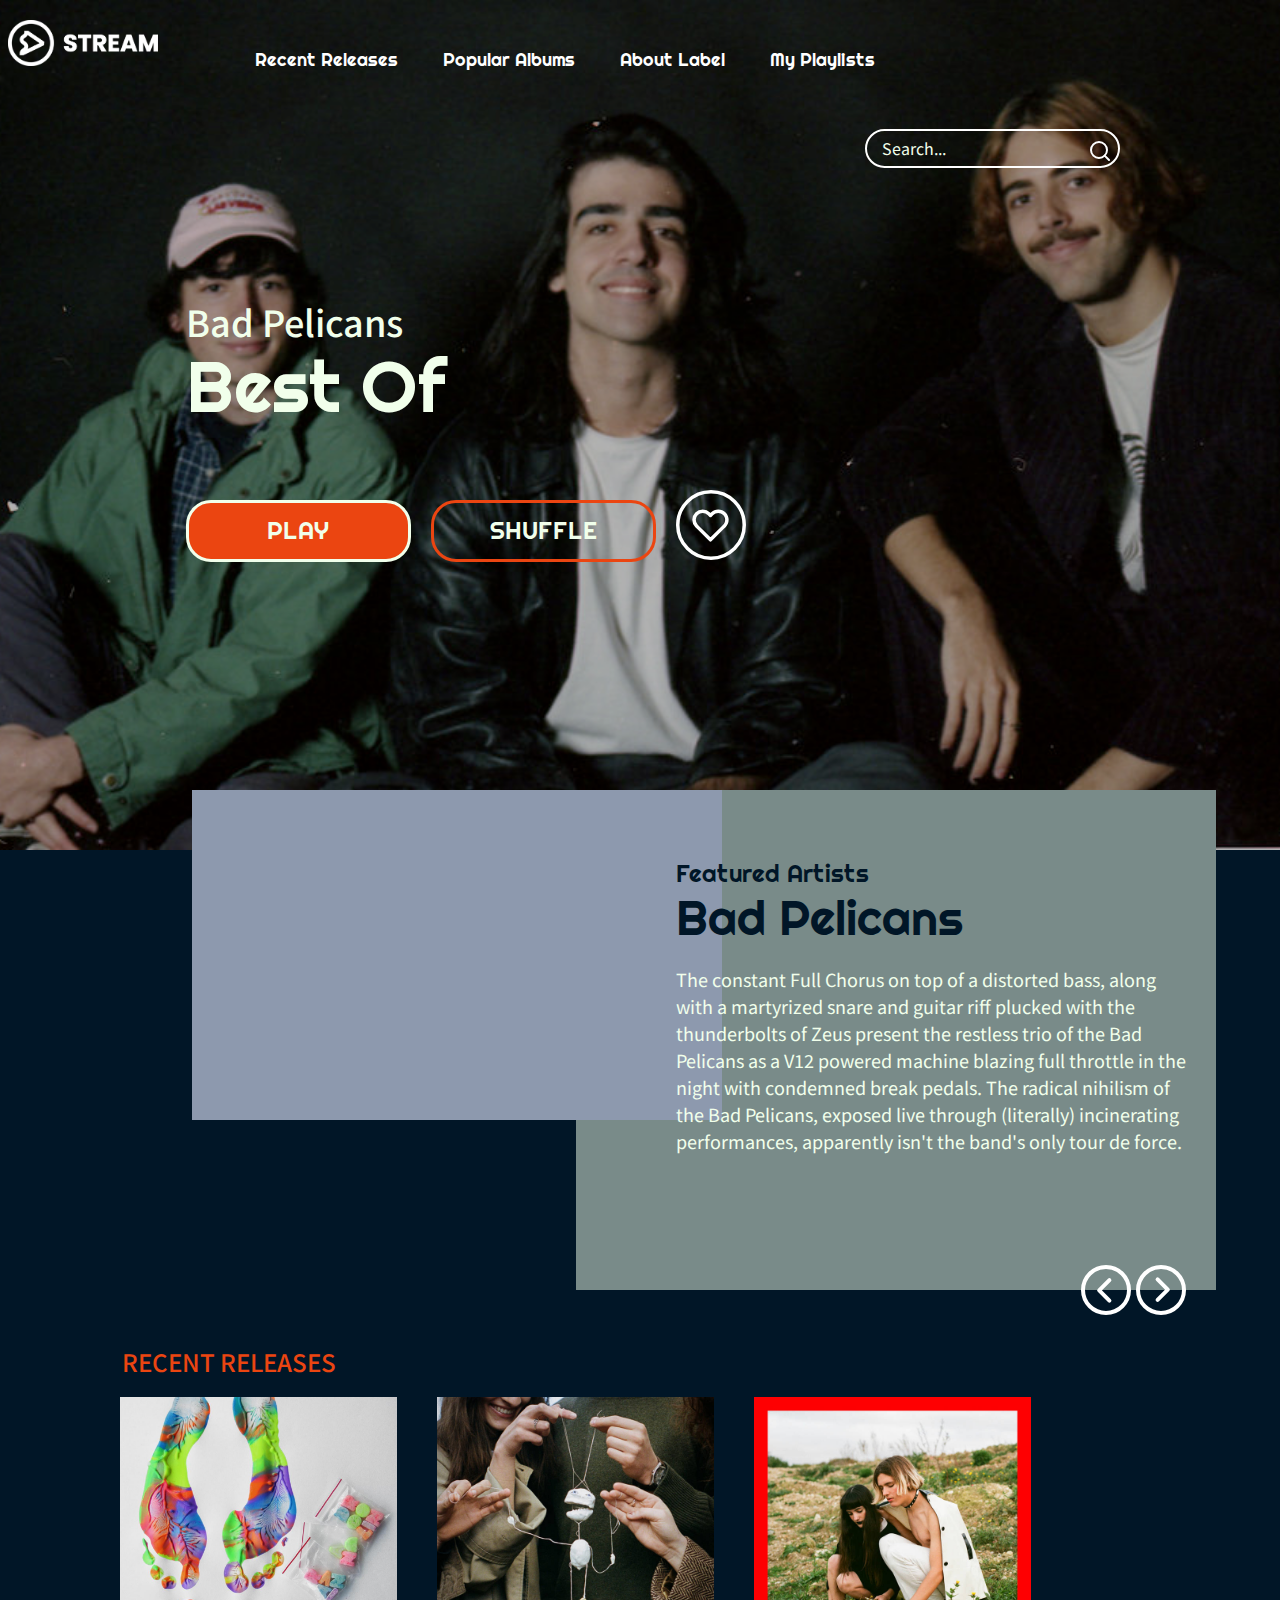
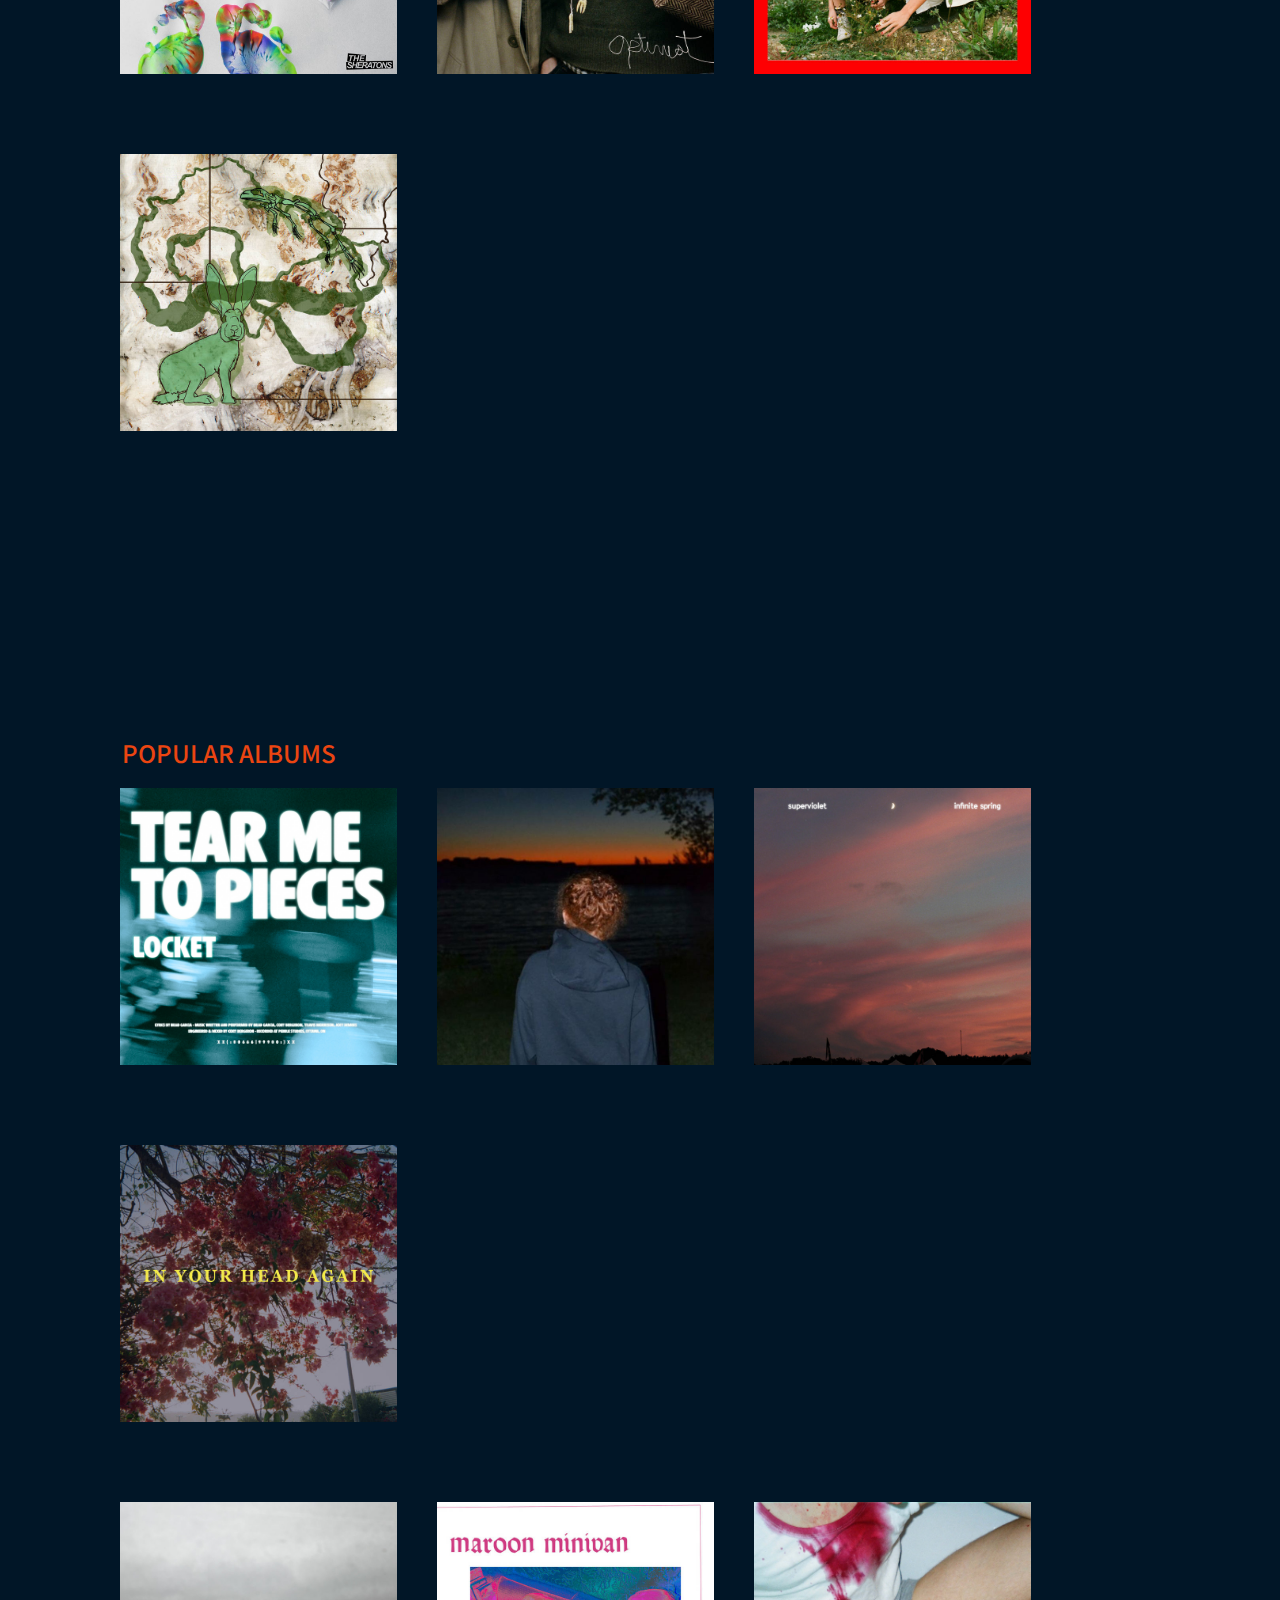
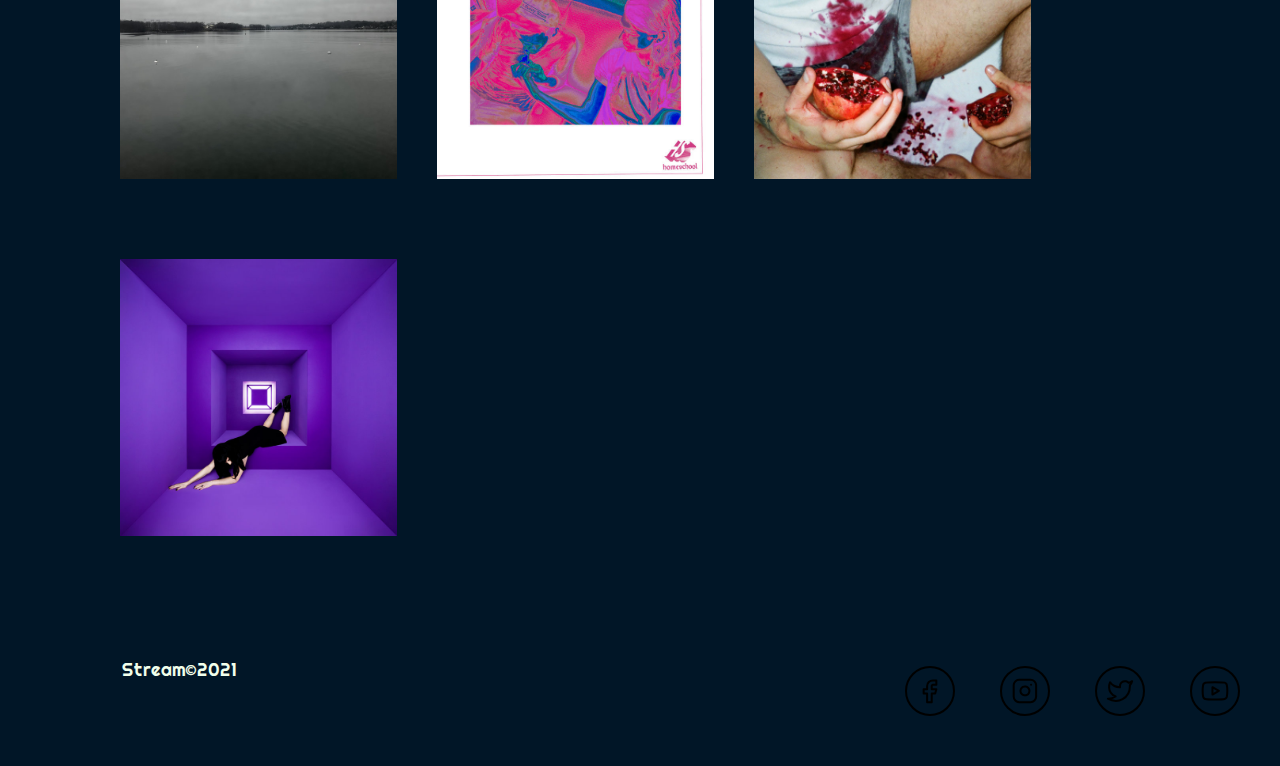
==== commit 18573159: "Fonts added" ====
--- a/index.html
+++ b/index.html
@@ -11,6 +11,13 @@
     <link rel="stylesheet" href="https://cdn.jsdelivr.net/npm/bootstrap@5.2.3/dist/css/bootstrap.min.css">
 
     <script rel="stylesheet" src="https://cdn.jsdelivr.net/npm/bootstrap@5.2.3/dist/js/bootstrap.min.js"></script>
+
+    <!--Fonts-->
+    <link rel="preconnect" href="https://fonts.googleapis.com">
+    <link rel="preconnect" href="https://fonts.gstatic.com" crossorigin>
+    <link href="https://fonts.googleapis.com/css2?family=Bebas+Neue&family=Noto+Sans+JP:wght@100;300;400&display=swap" rel="stylesheet">
+    <link href="https://fonts.googleapis.com/css2?family=Righteous&display=swap" rel="stylesheet">
+
 
     <!--internal files-->
     <link rel="stylesheet" href="css/main.css">
@@ -33,7 +40,7 @@
                     </ul>
                 </div>
                 <div class="search">
-                    <p class="placeH">Search..</p>
+                    <p class="placeH">Search...</p>
                     <img class="searchIcon" src="/assets/Icons/other/search_icon.svg">
 
                 </div>
@@ -60,7 +67,11 @@
         <div class="feature">
             <h3>Featured Artists</h3>
             <h2>Bad Pelicans</h2>
-            <p>The constant Full Chorus on top of a distorted bass, along with a martyrized snare and guitar riff plucked with the thunderbolts of Zeus present the restless trio of the Bad Pelicans as a V12 powered machine blazing full throttle in the night with condemned break pedals. The radical nihilism of the Bad Pelicans, exposed live through (literally) incinerating performances, apparently isn't the band's only tour de force. </p>
+            <p>The constant Full Chorus on top of a distorted bass, along with a martyrized snare and guitar riff
+                plucked with the thunderbolts of Zeus present the restless trio of the Bad Pelicans as a V12 powered
+                machine blazing full throttle in the night with condemned break pedals. The radical nihilism of the Bad
+                Pelicans, exposed live through (literally) incinerating performances, apparently isn't the band's only
+                tour de force. </p>
             <div class="arrow">
                 <img class="fav fav-arrow" src="/assets/Icons/left_arrow_icon.svg">
                 <img class="fav fav-arrow" src="/assets/Icons/right_arrow_icon.svg">
@@ -69,7 +80,10 @@
         </div>
 
         <div class="alb-cover">
-            <iframe width="100%" height="330" src="https://www.youtube.com/embed/xf8m0E_MK4M" title="YouTube video player" frameborder="0" allow="accelerometer; autoplay; clipboard-write; encrypted-media; gyroscope; picture-in-picture; web-share" allowfullscreen></iframe>
+            <iframe width="100%" height="330" src="https://www.youtube.com/embed/xf8m0E_MK4M"
+                title="YouTube video player" frameborder="0"
+                allow="accelerometer; autoplay; clipboard-write; encrypted-media; gyroscope; picture-in-picture; web-share"
+                allowfullscreen></iframe>
         </div>
 
 
@@ -135,9 +149,9 @@
             </div>
 
             <div class="row covers">
-                <h4>POPULR ALBUMS</h4>
+                <h4>POPULAR ALBUMS</h4>
                 <div class="col-3 col3-one-pop">
-                    <div class="col-box" >
+                    <div class="col-box">
                         <div class="overlay">
                             <img class="fav-white" src="/assets/Icons/play_icon.svg">
                             <div class="overlay-info">
--- a/css/main.css
+++ b/css/main.css
@@ -57,11 +57,15 @@
     display: inline-block;
     padding-top: 10px;
     padding-right: 40px;
+    font-family: 'Righteous', cursive;
+    font-size: 18px;
+    font-kerning: auto;
 }
 
 a{
     text-decoration: none;
     color: white;
+    font-family: 'Righteous', cursive;
 }
 
 a:hover{
@@ -79,6 +83,7 @@
     border: 2px solid white;
     border-radius: 25px;
     padding: 5px;
+    font-family: 'Noto Sans JP', sans-serif;
 }
 
 .placeH{
@@ -118,6 +123,14 @@
     margin-top: 100px;
 }
 
+.hero h1{
+    font-family: 'Righteous', cursive;
+    font-size: 72px;
+}
+.hero h2{
+    font-family: 'Noto Sans JP', sans-serif;
+    font-size: 36px;
+}
 
 .play-shuf{
     display: inline;
@@ -127,7 +140,6 @@
 .play{
     background-color: rgba(235, 69, 17, 1);
     color: rgba(241, 255, 235, 1);
-    font-weight: bolder;
     border: 3px solid rgba(241, 255, 235, 1);
     border-radius: 25px;
     width: 225px;
@@ -136,11 +148,12 @@
     float: left;
     margin-right: 20px;
     margin-top: 70px; 
+    font-family: 'Righteous', cursive;
+    font-size: 24px;
 }
 
 .clear-btn{
     color: white;
-    font-weight: bolder;
     border: 3px solid rgba(235, 69, 17, 1);
     border-radius: 25px;
     width: 225px;
@@ -149,6 +162,8 @@
     float: left;
     margin-top: 70px;     
     margin-right: 20px;
+    font-family: 'Righteous', cursive;
+    font-size: 24px;
 }
 
 .hero{
@@ -188,14 +203,20 @@
     padding-top: 20px;
     padding-bottom: 40px;
     padding-right: 20px;
+    font-family: 'Noto Sans JP', sans-serif;
+    font-size: 18px;
 }
 
 .feature h3{
     color: rgba(1, 22, 39, 1);
+    font-family: 'Righteous', cursive;
+    font-size: 24px;
 }
 
 .feature h2{
     color: rgba(1, 22, 39, 1);
+    font-family: 'Righteous', cursive;
+    font-size: 48px;
 }
 
 .arrow{
@@ -220,6 +241,7 @@
 .covers h4{
     color: rgba(235, 69, 17, 1);
     padding-bottom: 20px;
+    font-family: 'Noto Sans JP', sans-serif;
 }
 
 /*homepage img placements*/
@@ -383,7 +405,15 @@
     margin-right: 10px;
     padding-top: 12px;
 }
-
+.main{
+    font-family: 'Righteous', cursive;
+    font-size: 18px;
+}
+
+.sub{
+    font-family: 'Noto Sans JP', sans-serif;
+    font-size: 12px;
+}
 
 /*footer*/
 footer{
@@ -394,9 +424,10 @@
 footer p{
     padding-left: 122px;
     padding-top: 40px;
-    font-weight: bold;
     text-transform: capitalize;
     float: left;
+    font-family: 'Righteous', cursive;
+    font-size: 18px;
 }
 
 .social ul{
@@ -419,6 +450,8 @@
     padding-right: 5%;
     margin-top: 100px;
     border-radius: 25px;
+    font-family: 'Noto Sans JP', sans-serif;
+    font-size: 18px;
 }
 
 legend{
@@ -443,8 +476,8 @@
     border-radius: 40px;
     border: none; 
 
-    font-size: larger;
-    font-weight: bold;
+    font-family: 'Righteous', cursive;
+    font-size: large;
     text-transform: uppercase;
 }
 
@@ -463,8 +496,8 @@
     border-radius: 40px;
     border: none; 
 
-    font-size: larger;
-    font-weight: bold;
+    font-family: 'Righteous', cursive;
+    font-size: large;
     text-transform: uppercase;
 }
 
@@ -480,6 +513,8 @@
     border: none; 
     background-color: rgba(1, 22, 39, 1);
     color: white;
+    font-family: 'Noto Sans JP', sans-serif;
+    font-size: 18px;
 }
 
 textarea{ 
@@ -500,10 +535,17 @@
     margin-top: 0;
     margin-top: 30px;
     margin-bottom: 60px;
+    font-family: 'Noto Sans JP', sans-serif;
+    font-size: 18px;
 }
 
 .col-6 h2{
-    font-weight: bold;
+    font-family: 'Righteous', cursive;
+    font-size: 48px;
+}
+.col-6 h3{
+    font-family: 'Noto Sans JP', sans-serif;
+    font-size: 24px;
 }
 
 .copy{
@@ -527,6 +569,8 @@
 .fav-mail p{
     display: inline-block;
     margin-left: 15px;
+    font-family: 'Noto Sans JP', sans-serif;
+    font-size: 18px;
 }
 
 .fav-phone{
@@ -537,6 +581,8 @@
 .fav-phone p{
     display: inline-block;
     margin-left: 15px;
+    font-family: 'Noto Sans JP', sans-serif;
+    font-size: 18px;
 }
 
 .map-cont{
@@ -556,7 +602,8 @@
 }
 
 .label{
-    font-weight: bold;
+    font-family: 'Noto Sans JP', sans-serif;
+    font-size: 18px;
 }
 
 .second-hlf-top1{
@@ -573,6 +620,8 @@
 
 .second-hlf{
     margin-left: 10px;
+    font-family: 'Righteous', cursive;
+    font-size: 12px;
 }
 
 .caard{
@@ -590,9 +639,20 @@
     margin-top: 80px;
 }
 
+.row h2{
+    font-family: 'Noto Sans JP', sans-serif;
+    font-size: 24px;
+}
 
 .caard h1{
-    margin-bottom: 30px;
+    margin-bottom: 15px;
+    font-family: 'Righteous', cursive;
+    font-size: 64px;
+}
+.caard h2{
+    margin-bottom: 15px;
+    font-family: 'Noto Sans JP', sans-serif;
+    font-size: 64px;
 }
 
 .meta{
@@ -609,6 +669,9 @@
 
 .song-title{
     margin-right: 40px;
+    font-family: 'Noto Sans JP', sans-serif;
+    font-size: 14px;
+
 }
 
 .playPage{
@@ -618,6 +681,8 @@
 
 .playlist-list{
     margin-inline-end: 20px;
+    font-family: 'Righteous', cursive;
+    font-size: 18px;
 }
 
 .player-line {
@@ -682,3 +747,18 @@
     margin-right: 30px;
     
 }
+
+.song-4 h2{
+    font-family: 'Righteous', cursive;
+    font-size: 24px;
+}
+
+.song-4 p{
+    font-family: 'Righteous', cursive;
+    font-size: 14px;
+}
+
+.timestamp{
+    font-family: 'Righteous', cursive;
+    font-size: 18px;
+}